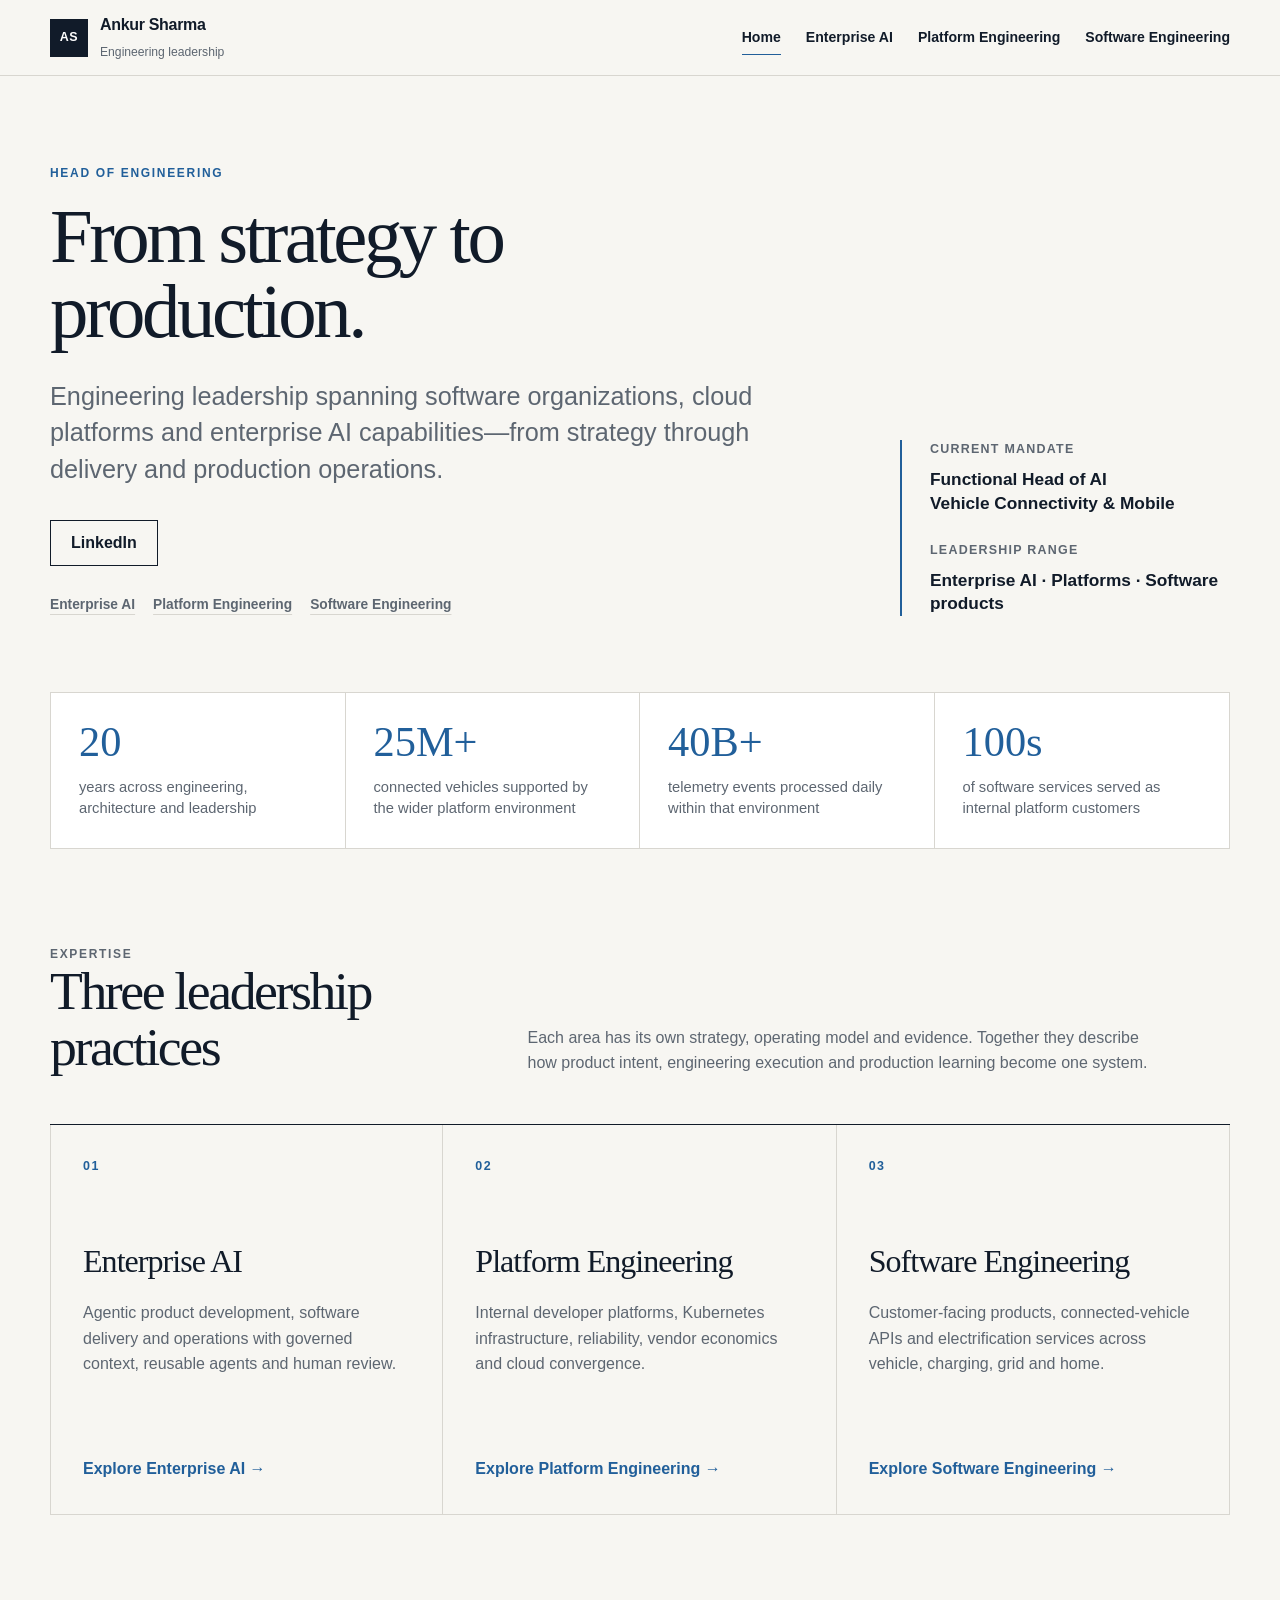
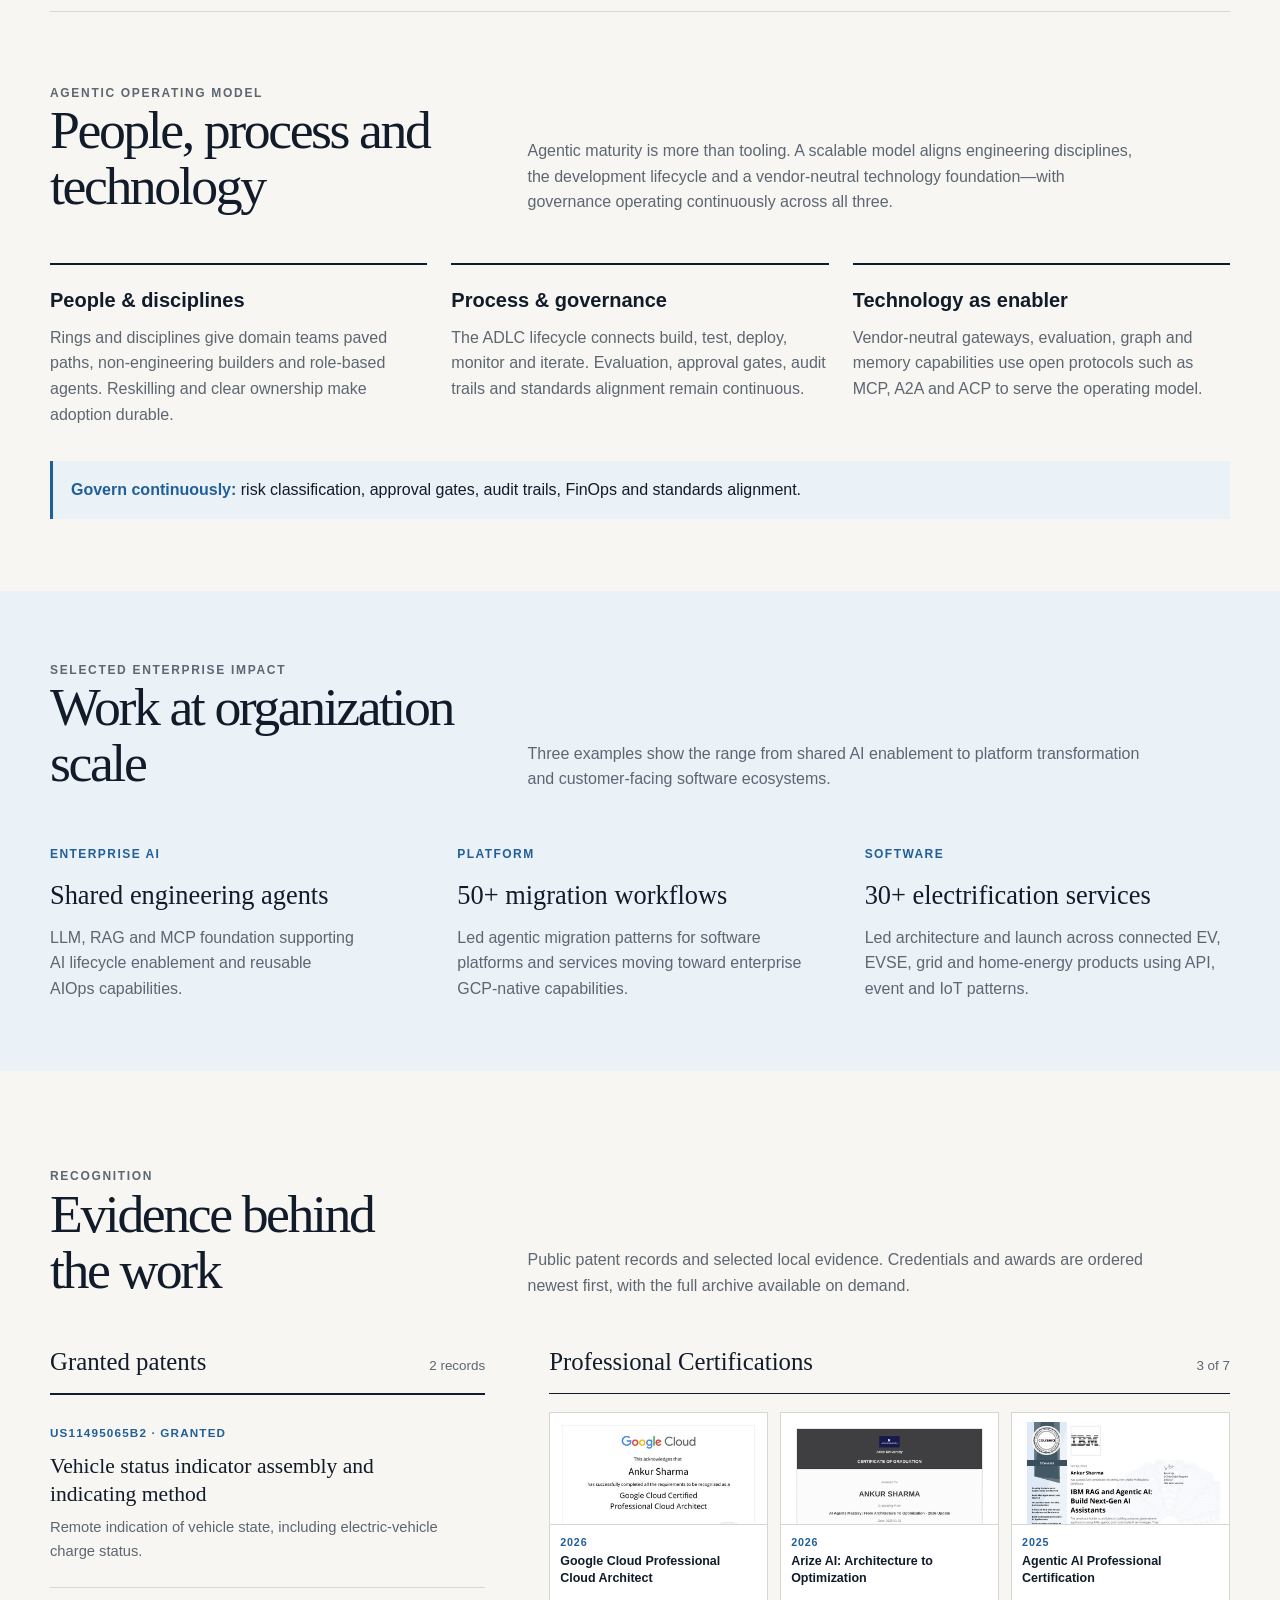
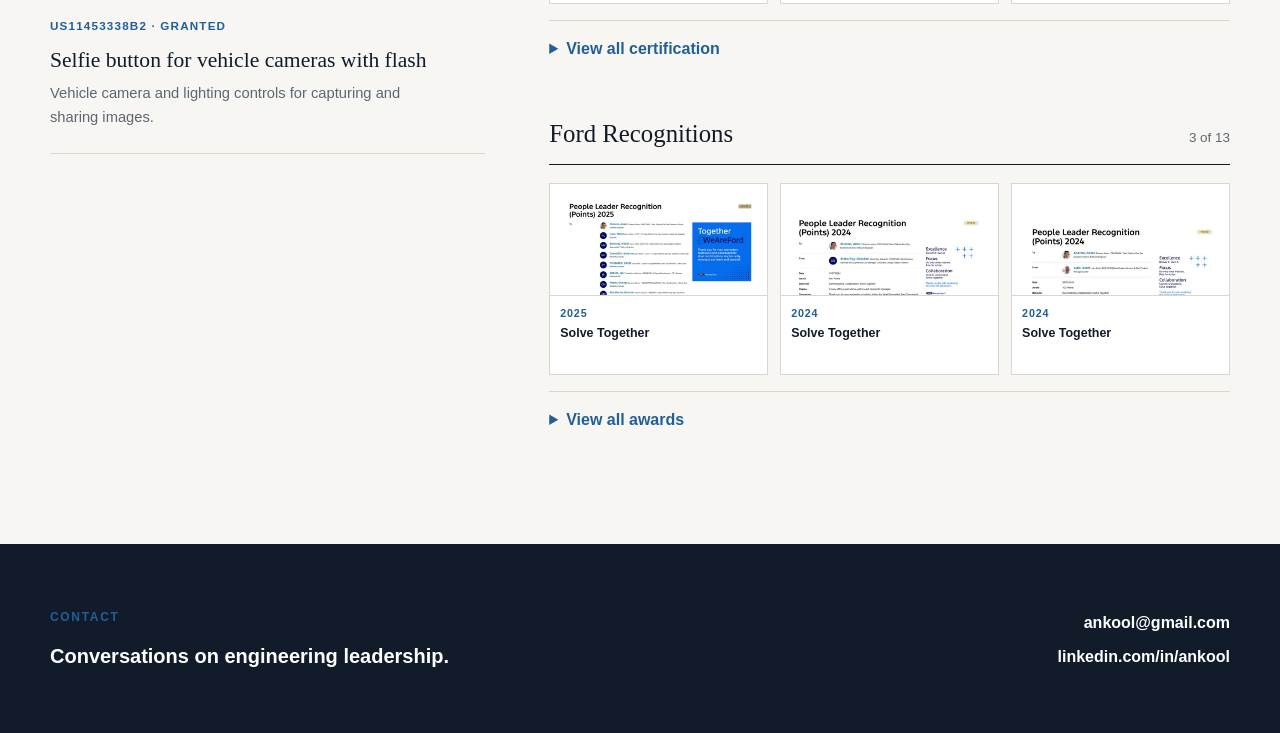
==== index.html @ b5ea5b18 "Update index.html" ====
<!doctype html>
<html lang="en">
<head>
  <meta charset="utf-8">
  <meta name="viewport" content="width=device-width, initial-scale=1">
  <title>Ankur Sharma | Head of Engineering</title>
  <meta name="description" content="Engineering leadership across enterprise AI, platform engineering and software products.">
  <link rel="canonical" href="/">
  <link rel="icon" type="image/svg+xml" href="/favicon.svg">
  <link rel="stylesheet" href="/styles.css?v=2">
</head>
<body data-page="home">
  <a class="skip-link" href="#main">Skip to content</a>
  <header class="site-header">
    <div class="header-inner shell">
      <a class="brand" href="/" aria-label="Ankur Sharma home">
        <span class="brand-mark">AS</span>
        <span><span class="brand-name">Ankur Sharma</span><br><span class="brand-context">Engineering leadership</span></span>
      </a>
      <button class="menu-button" type="button" aria-expanded="false" aria-controls="primary-navigation" aria-label="Open navigation" data-menu-button><span></span><span></span><span></span></button>
      <nav class="primary-nav" id="primary-navigation" aria-label="Primary navigation" data-primary-nav>
        <a href="/" aria-current="page">Home</a>
        <a href="/enterprise-ai/">Enterprise AI</a>
        <a href="/platform-engineering/">Platform Engineering</a>
        <a href="/software-engineering/">Software Engineering</a>
      </nav>
    </div>
  </header>

  <main id="main">
    <section class="home-hero" id="about">
      <div class="hero-grid shell">
        <div>
          <p class="eyebrow">Head of Engineering</p>
          <h1 class="hero-title">From strategy to production.</h1>
          <p class="hero-copy">Engineering leadership spanning software organizations, cloud platforms and enterprise AI capabilities—from strategy through delivery and production operations.</p>
          <div class="actions">
            <a class="button secondary" href="https://www.linkedin.com/in/ankool/">LinkedIn</a>
          </div>
          <nav class="hero-paths" aria-label="Explore expertise"><a href="/enterprise-ai/">Enterprise AI</a><a href="/platform-engineering/">Platform Engineering</a><a href="/software-engineering/">Software Engineering</a></nav>
        </div>
        <aside class="hero-aside" aria-label="Executive profile">
          <div><p>Current mandate</p><strong>Functional Head of AI<br>Vehicle Connectivity &amp; Mobile</strong></div>
          <div><p>Leadership range</p><strong>Enterprise AI · Platforms · Software products</strong></div>
        </aside>
      </div>
    </section>

    <section class="shell" aria-label="Scale of work">
      <div class="metric-strip">
        <article class="metric"><strong>20</strong><span>years across engineering, architecture and leadership</span></article>
        <article class="metric"><strong>25M+</strong><span>connected vehicles supported by the wider platform environment</span></article>
        <article class="metric"><strong>40B+</strong><span>telemetry events processed daily within that environment</span></article>
        <article class="metric"><strong>100s</strong><span>of software services served as internal platform customers</span></article>
      </div>
    </section>

    <section class="section shell" id="expertise" aria-labelledby="expertise-title">
      <header class="section-heading">
        <div><p class="eyebrow">Expertise</p><h2 id="expertise-title">Three leadership practices</h2></div>
        <p>Each area has its own strategy, operating model and evidence. Together they describe how product intent, engineering execution and production learning become one system.</p>
      </header>
      <div class="expertise-grid">
        <a class="expertise-card" href="/enterprise-ai/">
          <span class="expertise-number">01</span><h3>Enterprise AI</h3>
          <p>Agentic product development, software delivery and operations with governed context, reusable agents and human review.</p><strong>Explore Enterprise AI →</strong>
        </a>
        <a class="expertise-card" href="/platform-engineering/">
          <span class="expertise-number">02</span><h3>Platform Engineering</h3>
          <p>Internal developer platforms, Kubernetes infrastructure, reliability, vendor economics and cloud convergence.</p><strong>Explore Platform Engineering →</strong>
        </a>
        <a class="expertise-card" href="/software-engineering/">
          <span class="expertise-number">03</span><h3>Software Engineering</h3>
          <p>Customer-facing products, connected-vehicle APIs and electrification services across vehicle, charging, grid and home.</p><strong>Explore Software Engineering →</strong>
        </a>
      </div>
    </section>

    <section class="section compact section-rule shell" aria-labelledby="leadership-title">
      <header class="section-heading">
        <div><p class="eyebrow">Agentic operating model</p><h2 id="leadership-title">People, process and technology</h2></div>
        <p>Agentic maturity is more than tooling. A scalable model aligns engineering disciplines, the development lifecycle and a vendor-neutral technology foundation—with governance operating continuously across all three.</p>
      </header>
      <div class="leadership-grid">
        <article class="leadership-item"><h3>People &amp; disciplines</h3><p>Rings and disciplines give domain teams paved paths, non-engineering builders and role-based agents. Reskilling and clear ownership make adoption durable.</p></article>
        <article class="leadership-item"><h3>Process &amp; governance</h3><p>The ADLC lifecycle connects build, test, deploy, monitor and iterate. Evaluation, approval gates, audit trails and standards alignment remain continuous.</p></article>
        <article class="leadership-item"><h3>Technology as enabler</h3><p>Vendor-neutral gateways, evaluation, graph and memory capabilities use open protocols such as MCP, A2A and ACP to serve the operating model.</p></article>
      </div>
      <p class="governance-note"><strong>Govern continuously:</strong> risk classification, approval gates, audit trails, FinOps and standards alignment.</p>
    </section>

    <section class="impact-panel" aria-labelledby="impact-title">
      <div class="shell">
        <header class="section-heading">
          <div><p class="eyebrow">Selected enterprise impact</p><h2 id="impact-title">Work at organization scale</h2></div>
          <p>Three examples show the range from shared AI enablement to platform transformation and customer-facing software ecosystems.</p>
        </header>
        <div class="impact-list">
          <article class="impact-item"><span>Enterprise AI</span><h3>Shared engineering agents</h3><p>LLM, RAG and MCP foundation supporting AI lifecycle enablement and reusable AIOps capabilities.</p></article>
          <article class="impact-item"><span>Platform</span><h3>50+ migration workflows</h3><p>Led agentic migration patterns for software platforms and services moving toward enterprise GCP-native capabilities.</p></article>
          <article class="impact-item"><span>Software</span><h3>30+ electrification services</h3><p>Led architecture and launch across connected EV, EVSE, grid and home-energy products using API, event and IoT patterns.</p></article>
        </div>
      </div>
    </section>

    <section class="section shell" id="recognition" aria-labelledby="recognition-title">
      <header class="section-heading">
        <div><p class="eyebrow">Recognition</p><h2 id="recognition-title">Evidence behind the work</h2></div>
        <p>Public patent records and selected local evidence. Credentials and awards are ordered newest first, with the full archive available on demand.</p>
      </header>
      <div class="recognition-columns">
        <div>
          <div class="evidence-heading"><h3>Granted patents</h3><span>2 records</span></div>
          <div class="patent-list">
            <a class="patent-record" href="https://patents.google.com/patent/US11495065B2/en" target="_blank" rel="noreferrer"><span>US11495065B2 · Granted</span><h3>Vehicle status indicator assembly and indicating method</h3><p>Remote indication of vehicle state, including electric-vehicle charge status.</p></a>
            <a class="patent-record" href="https://patents.google.com/patent/US11453338B2/en" target="_blank" rel="noreferrer"><span>US11453338B2 · Granted</span><h3>Selfie button for vehicle cameras with flash</h3><p>Vehicle camera and lighting controls for capturing and sharing images.</p></a>
          </div>
        </div>
        <div>
          <section class="evidence-block" aria-labelledby="credentials-title">
            <div class="evidence-heading"><h3 id="credentials-title">Professional Certifications</h3><span>3 of 7</span></div>
            <div class="evidence-preview" data-evidence-preview="certificate" aria-live="polite"></div>
            <details class="archive-toggle"><summary>View all certification</summary><div class="evidence-archive" data-evidence-archive="certificate"></div></details>
          </section>
          <section class="evidence-block" aria-labelledby="awards-title">
            <div class="evidence-heading"><h3 id="awards-title">Ford Recognitions</h3><span>3 of 13</span></div>
            <div class="evidence-preview" data-evidence-preview="award" aria-live="polite"></div>
            <details class="archive-toggle"><summary>View all awards</summary><div class="evidence-archive" data-evidence-archive="award"></div></details>
          </section>
        </div>
      </div>
    </section>
  </main>

  <footer class="site-footer" id="contact">
    <div class="footer-grid shell">
      <div><p class="eyebrow">Contact</p><h3>Conversations on engineering leadership.</h3></div>
      <div class="footer-links"><a href="mailto:ankool@gmail.com">ankool@gmail.com</a><a href="https://www.linkedin.com/in/ankool/">linkedin.com/in/ankool</a></div>
    </div>
  </footer>
  <script src="/app.js?v=2"></script>
</body>
</html>
---- styles.css ----
:root {
  --paper: #f7f6f2;
  --surface: #ffffff;
  --ink: #111b29;
  --muted: #5d6671;
  --blue: #215f9a;
  --blue-soft: #eaf1f7;
  --sand: #ebe7df;
  --line: #d8d6d0;
  --max: 1180px;
  --reading: 72ch;
  --header: 76px;
  --serif: Georgia, "Times New Roman", serif;
  --sans: Inter, ui-sans-serif, -apple-system, BlinkMacSystemFont, "Segoe UI", sans-serif;
}

* { box-sizing: border-box; }
html { scroll-behavior: smooth; scroll-padding-top: 142px; }
body { margin: 0; color: var(--ink); background: var(--paper); font-family: var(--sans); font-size: 16px; line-height: 1.6; }
body.menu-open { overflow: hidden; }
a { color: inherit; }
img { display: block; max-width: 100%; }
[hidden] { display: none !important; }
.skip-link { position: fixed; left: 16px; top: -100px; z-index: 100; padding: 10px 14px; color: #fff; background: var(--ink); }
.skip-link:focus { top: 12px; }
.shell { width: min(calc(100% - 48px), var(--max)); margin-inline: auto; }
.section { padding-block: 96px; }
.section.compact { padding-block: 72px; }
.section-rule { border-top: 1px solid var(--line); }
.eyebrow { margin: 0 0 16px; color: var(--blue); font-size: .75rem; font-weight: 750; letter-spacing: .14em; text-transform: uppercase; }
.lede { max-width: var(--reading); color: var(--muted); font-size: 1.17rem; }
h1, h2, h3, p { text-wrap: pretty; }
h1, h2, .display { font-family: var(--serif); font-weight: 400; letter-spacing: -.045em; }
h1 { margin: 0; font-size: clamp(3.45rem, 7.2vw, 6.9rem); line-height: .96; }
h2 { margin: 0; font-size: clamp(2.3rem, 4.2vw, 4rem); line-height: 1.04; }
h3 { margin: 0; font-size: 1.25rem; line-height: 1.3; }
.section-heading { display: grid; grid-template-columns: .75fr 1.25fr; gap: 56px; align-items: end; margin-bottom: 48px; }
.section-heading p { max-width: 620px; margin: 0; color: var(--muted); }
.text-link { color: var(--blue); font-weight: 700; text-decoration-thickness: 1px; text-underline-offset: 4px; }
.button { display: inline-flex; min-height: 46px; align-items: center; justify-content: center; padding: 0 20px; border: 1px solid var(--ink); font-weight: 700; text-decoration: none; }
.button.primary { color: #fff; background: var(--ink); }
.button.primary:hover, .button.primary:focus-visible { background: var(--blue); border-color: var(--blue); }
.button.secondary:hover, .button.secondary:focus-visible { color: var(--blue); border-color: var(--blue); }
.actions { display: flex; flex-wrap: wrap; gap: 12px; margin-top: 32px; }
.hero-paths { display: flex; flex-wrap: wrap; gap: 18px; margin-top: 28px; color: var(--muted); font-size: .86rem; font-weight: 700; }
.hero-paths a { text-decoration-color: var(--line); text-underline-offset: 5px; }
.hero-paths a:hover, .hero-paths a:focus-visible { color: var(--blue); text-decoration-color: var(--blue); }

.site-header { position: sticky; top: 0; z-index: 50; height: var(--header); background: rgba(247,246,242,.96); border-bottom: 1px solid var(--line); backdrop-filter: blur(14px); }
.header-inner { display: flex; height: 100%; align-items: center; justify-content: space-between; gap: 30px; }
.brand { display: flex; align-items: center; gap: 12px; text-decoration: none; white-space: nowrap; }
.brand-mark { display: grid; width: 38px; height: 38px; place-items: center; color: #fff; background: var(--ink); font-size: .78rem; font-weight: 800; letter-spacing: .04em; }
.brand-name { font-weight: 750; letter-spacing: -.02em; }
.brand-context { display: inline-block; color: var(--muted); font-size: .76rem; }
.primary-nav { display: flex; align-items: center; gap: 25px; font-size: .88rem; font-weight: 650; }
.primary-nav a { position: relative; padding: 9px 0; text-decoration: none; white-space: nowrap; }
.primary-nav a::after { position: absolute; right: 0; bottom: 3px; left: 0; height: 1px; background: var(--blue); content: ""; transform: scaleX(0); transform-origin: right; transition: transform .2s ease; }
.primary-nav a:hover::after, .primary-nav a:focus-visible::after, .primary-nav a[aria-current="page"]::after { transform: scaleX(1); transform-origin: left; }
.primary-nav .resume-link { padding: 9px 13px; border: 1px solid var(--ink); }
.primary-nav .resume-link::after { display: none; }
.menu-button { display: none; width: 42px; height: 42px; padding: 0; border: 1px solid var(--line); background: transparent; cursor: pointer; }
.menu-button span { display: block; width: 19px; height: 1.5px; margin: 5px auto; background: var(--ink); }

.home-hero { padding-block: 88px 76px; }
.hero-grid { display: grid; grid-template-columns: 1.4fr .6fr; gap: 80px; align-items: end; }
.hero-title { max-width: 820px; font-size: clamp(3.3rem, 6vw, 5.9rem); line-height: .98; }
.hero-copy { max-width: 710px; margin: 28px 0 0; color: var(--muted); font-size: clamp(1.2rem, 2vw, 1.58rem); line-height: 1.45; }
.hero-aside { padding-left: 28px; border-left: 2px solid var(--blue); }
.hero-aside p { margin: 0 0 8px; color: var(--muted); font-size: .78rem; font-weight: 700; letter-spacing: .1em; text-transform: uppercase; }
.hero-aside strong { display: block; font-size: 1.08rem; line-height: 1.35; }
.hero-aside div + div { margin-top: 26px; }

.metric-strip { display: grid; grid-template-columns: repeat(4, 1fr); background: var(--surface); border: 1px solid var(--line); }
.metric { min-height: 154px; padding: 28px; border-right: 1px solid var(--line); }
.metric:last-child { border-right: 0; }
.metric strong { display: block; margin-bottom: 14px; color: var(--blue); font-family: var(--serif); font-size: 2.65rem; font-weight: 400; line-height: 1; }
.metric span { display: block; color: var(--muted); font-size: .92rem; line-height: 1.45; }

.expertise-grid { display: grid; grid-template-columns: repeat(3, 1fr); border-top: 1px solid var(--ink); }
.expertise-card { display: flex; min-height: 390px; flex-direction: column; padding: 32px; border-right: 1px solid var(--line); border-bottom: 1px solid var(--line); text-decoration: none; }
.expertise-card:first-child { border-left: 1px solid var(--line); }
.expertise-card:hover, .expertise-card:focus-visible { background: var(--surface); outline: 0; }
.expertise-number { color: var(--blue); font-size: .78rem; font-weight: 750; letter-spacing: .12em; }
.expertise-card h3 { margin-top: 64px; font-family: var(--serif); font-size: 2rem; font-weight: 400; letter-spacing: -.03em; }
.expertise-card p { margin: 18px 0 28px; color: var(--muted); }
.expertise-card strong { margin-top: auto; color: var(--blue); }

.leadership-grid { display: grid; grid-template-columns: repeat(3, 1fr); gap: 24px; }
.leadership-item { padding-top: 22px; border-top: 2px solid var(--ink); }
.leadership-item h3 { margin-bottom: 12px; }
.leadership-item p { margin: 0; color: var(--muted); }
.governance-note { margin: 34px 0 0; padding: 16px 18px; color: var(--ink); background: var(--blue-soft); border-left: 3px solid var(--blue); }
.governance-note strong { color: var(--blue); }

.impact-panel { padding: 70px 0; background: var(--blue-soft); }
.impact-list { display: grid; grid-template-columns: repeat(3, 1fr); gap: 42px; }
.impact-item span { color: var(--blue); font-size: .75rem; font-weight: 750; letter-spacing: .12em; text-transform: uppercase; }
.impact-item h3 { margin: 13px 0 12px; font-family: var(--serif); font-size: 1.65rem; font-weight: 400; }
.impact-item p { margin: 0; color: var(--muted); }

.recognition-columns { display: grid; grid-template-columns: .78fr 1.22fr; gap: 64px; }
.recognition-note { align-self: start; border-left: 2px solid var(--accent); padding: 8px 0 8px 24px; }
.recognition-note h3 { margin: 0 0 10px; }
.recognition-note p:last-child { margin-bottom: 0; }
.patent-list { border-top: 1px solid var(--ink); }
.patent-record { display: block; padding: 24px 0; border-bottom: 1px solid var(--line); text-decoration: none; }
.patent-record span { color: var(--blue); font-size: .73rem; font-weight: 750; letter-spacing: .1em; text-transform: uppercase; }
.patent-record h3 { margin: 8px 0; font-family: var(--serif); font-size: 1.35rem; font-weight: 400; }
.patent-record p { margin: 0; color: var(--muted); font-size: .92rem; }
.evidence-block + .evidence-block { margin-top: 42px; }
.evidence-heading { display: flex; align-items: baseline; justify-content: space-between; gap: 20px; padding-bottom: 14px; border-bottom: 1px solid var(--ink); }
.evidence-heading h3 { font-family: var(--serif); font-size: 1.55rem; font-weight: 400; }
.evidence-heading span { color: var(--muted); font-size: .84rem; }
.evidence-preview { display: grid; grid-template-columns: repeat(3, 1fr); gap: 12px; padding-top: 18px; }
.evidence-card { display: block; color: var(--ink); background: var(--surface); border: 1px solid var(--line); text-decoration: none; }
.evidence-card:hover, .evidence-card:focus-visible { border-color: var(--blue); outline: 0; }
.evidence-card .image-frame { display: grid; height: 112px; place-items: center; padding: 9px; overflow: hidden; background: #fff; border-bottom: 1px solid var(--line); }
.evidence-card .external-evidence { color: var(--accent); font-family: var(--sans); font-size: .72rem; font-weight: 700; letter-spacing: .08em; text-transform: uppercase; }
.evidence-card img { width: 100%; height: 100%; object-fit: contain; }
.evidence-card figcaption { min-height: 78px; padding: 10px; font-size: .78rem; font-weight: 700; line-height: 1.35; }
.evidence-card figcaption span { display: block; margin-bottom: 4px; color: var(--blue); font-size: .67rem; letter-spacing: .08em; }
.evidence-card figure { margin: 0; }
.archive-toggle { margin-top: 16px; border-top: 1px solid var(--line); }
.archive-toggle summary { padding: 15px 0; color: var(--blue); font-weight: 700; cursor: pointer; }
.evidence-archive { padding: 4px 0 24px; }
.archive-year { display: grid; grid-template-columns: 70px 1fr; gap: 20px; padding: 16px 0; border-top: 1px solid var(--line); }
.archive-year > strong { color: var(--blue); }
.archive-year ul { margin: 0; padding: 0; list-style: none; }
.archive-year li + li { margin-top: 10px; }
.archive-year a { color: var(--ink); text-decoration-color: var(--line); text-underline-offset: 4px; }

.page-hero { padding-block: 80px 62px; }
.page-hero-grid { display: grid; grid-template-columns: 1.28fr .72fr; gap: 72px; align-items: end; }
.page-hero h1 { max-width: 850px; font-size: clamp(3.4rem, 6.5vw, 6.3rem); }
.page-hero .lede { margin: 28px 0 0; font-size: 1.24rem; }
.page-kicker { color: var(--muted); }
.page-kicker strong { display: block; margin-top: 8px; color: var(--ink); font-size: 1.15rem; }
.subnav { position: sticky; top: var(--header); z-index: 30; background: rgba(247,246,242,.97); border-block: 1px solid var(--line); backdrop-filter: blur(14px); }
.subnav .shell { display: flex; gap: 28px; overflow-x: auto; scrollbar-width: none; }
.subnav a { flex: 0 0 auto; padding: 14px 0; color: var(--muted); font-size: .84rem; font-weight: 700; text-decoration: none; }
.subnav a:hover, .subnav a:focus-visible { color: var(--blue); }

.outcome-grid { display: grid; grid-template-columns: repeat(3, 1fr); gap: 1px; background: var(--line); border: 1px solid var(--line); }
.outcome { min-height: 190px; padding: 28px; background: var(--surface); }
.outcome strong { display: block; margin-bottom: 28px; color: var(--blue); font-family: var(--serif); font-size: 2.35rem; font-weight: 400; line-height: 1; }
.outcome h3 { margin-bottom: 8px; }
.outcome p { margin: 0; color: var(--muted); font-size: .92rem; }

.case-stack { border-top: 1px solid var(--ink); }
.case-study { display: grid; grid-template-columns: 120px 1fr; gap: 44px; padding: 42px 0; border-bottom: 1px solid var(--line); }
.case-index { color: var(--blue); font-family: var(--serif); font-size: 2.5rem; line-height: 1; }
.case-study h3 { margin-bottom: 22px; font-family: var(--serif); font-size: clamp(1.75rem, 3vw, 2.55rem); font-weight: 400; letter-spacing: -.025em; }
.case-facts { display: grid; grid-template-columns: repeat(2, 1fr); gap: 18px 36px; }
.case-facts div { padding-top: 12px; border-top: 1px solid var(--line); }
.case-facts dt { margin-bottom: 4px; color: var(--blue); font-size: .72rem; font-weight: 750; letter-spacing: .1em; text-transform: uppercase; }
.case-facts dd { margin: 0; color: var(--muted); }

.timeline { margin: 0; padding: 0; list-style: none; border-top: 1px solid var(--ink); }
.timeline li { display: grid; grid-template-columns: 180px 1fr; gap: 42px; padding: 28px 0; border-bottom: 1px solid var(--line); }
.timeline time { color: var(--blue); font-weight: 750; }
.timeline h3 { margin-bottom: 7px; }
.timeline p { max-width: 780px; margin: 0; color: var(--muted); }

.operating-grid { display: grid; grid-template-columns: repeat(3, 1fr); gap: 26px; }
.operating-card { padding: 26px 0 0; border-top: 2px solid var(--blue); }
.operating-card span { display: block; margin-bottom: 24px; color: var(--muted); font-size: .76rem; font-weight: 750; letter-spacing: .1em; }
.operating-card h3 { margin-bottom: 12px; font-family: var(--serif); font-size: 1.6rem; font-weight: 400; }
.operating-card p { margin: 0; color: var(--muted); }
.operating-card .control { margin-top: 16px; padding-left: 14px; border-left: 2px solid var(--line); font-size: .9rem; }
.maturity-grid { display: grid; grid-template-columns: repeat(2, 1fr); gap: 1px; background: var(--line); border: 1px solid var(--line); }
.maturity-card { display: grid; grid-template-columns: 64px 1fr; gap: 22px; min-height: 142px; padding: 24px; background: var(--surface); }
.maturity-card > span { display: grid; width: 52px; height: 52px; place-items: center; color: #fff; background: var(--blue); font-family: var(--serif); font-size: 1.8rem; }
.maturity-card h3 { margin-bottom: 8px; font-family: var(--serif); font-size: 1.42rem; font-weight: 400; }
.maturity-card p { margin: 0; color: var(--muted); font-size: .92rem; }

.related { padding: 62px 0; background: var(--surface); border-block: 1px solid var(--line); }
.related-grid { display: grid; grid-template-columns: 1fr 1fr; gap: 48px; align-items: center; }
.related-links { display: grid; grid-template-columns: 1fr 1fr; gap: 12px; }
.related-links a { padding: 18px; background: var(--paper); border: 1px solid var(--line); font-weight: 700; text-decoration: none; }
.related-links a:hover { border-color: var(--blue); color: var(--blue); }

.site-footer { padding: 64px 0; color: #fff; background: var(--ink); }
.footer-grid { display: grid; grid-template-columns: 1.4fr .6fr; gap: 50px; align-items: end; }
.site-footer h2 { max-width: 760px; font-size: clamp(2.25rem, 4.2vw, 3.8rem); }
.footer-links { display: flex; flex-direction: column; align-items: flex-end; gap: 8px; }
.footer-links a { color: #fff; font-weight: 700; text-decoration: none; }
.footer-links a:hover { text-decoration: underline; text-underline-offset: 4px; }

@media (max-width: 1080px) {
  .primary-nav { gap: 17px; font-size: .82rem; }
  .hero-grid, .page-hero-grid { grid-template-columns: 1fr; gap: 44px; }
  .hero-aside { display: grid; grid-template-columns: 1fr 1fr; gap: 24px; }
  .hero-aside div + div { margin-top: 0; }
  .expertise-card { padding: 26px; }
  .recognition-columns { grid-template-columns: 1fr; }
}

@media (max-width: 820px) {
  :root { --header: 66px; }
  .shell { width: min(calc(100% - 36px), var(--max)); }
  .menu-button { display: block; }
  .primary-nav { position: fixed; top: var(--header); right: 0; left: 0; display: none; height: calc(100dvh - var(--header)); align-items: stretch; flex-direction: column; gap: 0; padding: 26px 18px; background: var(--paper); border-top: 1px solid var(--line); }
  .primary-nav[data-open="true"] { display: flex; }
  .primary-nav a { padding: 16px 4px; border-bottom: 1px solid var(--line); font-family: var(--serif); font-size: 1.45rem; font-weight: 400; }
  .primary-nav a::after { display: none; }
  .primary-nav a[aria-current="page"] { color: var(--blue); }
  .primary-nav .resume-link { margin-top: 16px; padding: 13px; font-family: var(--sans); font-size: .95rem; text-align: center; }
  .home-hero, .page-hero { padding-block: 60px 52px; }
  .metric-strip { grid-template-columns: repeat(2, 1fr); }
  .metric:nth-child(2) { border-right: 0; }
  .metric:nth-child(-n+2) { border-bottom: 1px solid var(--line); }
  .expertise-grid { grid-template-columns: 1fr; }
  .expertise-card { min-height: auto; border-left: 1px solid var(--line); }
  .expertise-card h3 { margin-top: 35px; }
  .leadership-grid, .impact-list, .outcome-grid, .operating-grid { grid-template-columns: 1fr; }
  .impact-list { gap: 32px; }
  .section-heading { grid-template-columns: 1fr; gap: 18px; }
  .outcome { min-height: 0; }
  .case-study { grid-template-columns: 70px 1fr; gap: 22px; }
  .maturity-grid { grid-template-columns: 1fr; }
  .timeline li { grid-template-columns: 145px 1fr; gap: 24px; }
  .related-grid, .footer-grid { grid-template-columns: 1fr; }
  .footer-links { align-items: flex-start; }
}

@media (max-width: 560px) {
  html { scroll-padding-top: 124px; }
  .shell { width: min(calc(100% - 32px), var(--max)); }
  .brand-name { font-size: .9rem; }
  .brand-context { font-size: .66rem; }
  h1 { font-size: clamp(3rem, 15vw, 4.35rem); }
  h2 { font-size: clamp(2.1rem, 10vw, 3rem); }
  .home-hero { padding-top: 46px; }
  .hero-copy { font-size: 1.15rem; }
  .hero-aside { grid-template-columns: 1fr; }
  .actions { flex-direction: column; }
  .hero-paths { gap: 10px 16px; }
  .button { width: 100%; }
  .section { padding-block: 70px; }
  .section.compact { padding-block: 56px; }
  .metric-strip { grid-template-columns: 1fr; }
  .metric { min-height: auto; border-right: 0; border-bottom: 1px solid var(--line); }
  .metric:last-child { border-bottom: 0; }
  .evidence-preview { grid-template-columns: 1fr; }
  .evidence-card { display: grid; grid-template-columns: 105px 1fr; }
  .evidence-card figure { display: contents; }
  .evidence-card .image-frame { height: 98px; border-right: 1px solid var(--line); border-bottom: 0; }
  .evidence-card figcaption { min-height: 0; }
  .case-study { grid-template-columns: 1fr; }
  .maturity-card { grid-template-columns: 52px 1fr; gap: 16px; padding: 18px; }
  .case-facts { grid-template-columns: 1fr; }
  .timeline li { grid-template-columns: 1fr; gap: 9px; }
  .related-links { grid-template-columns: 1fr; }
  .archive-year { grid-template-columns: 52px 1fr; }
}

@media (prefers-reduced-motion: reduce) {
  html { scroll-behavior: auto; }
  *, *::before, *::after { transition-duration: .01ms !important; }
}
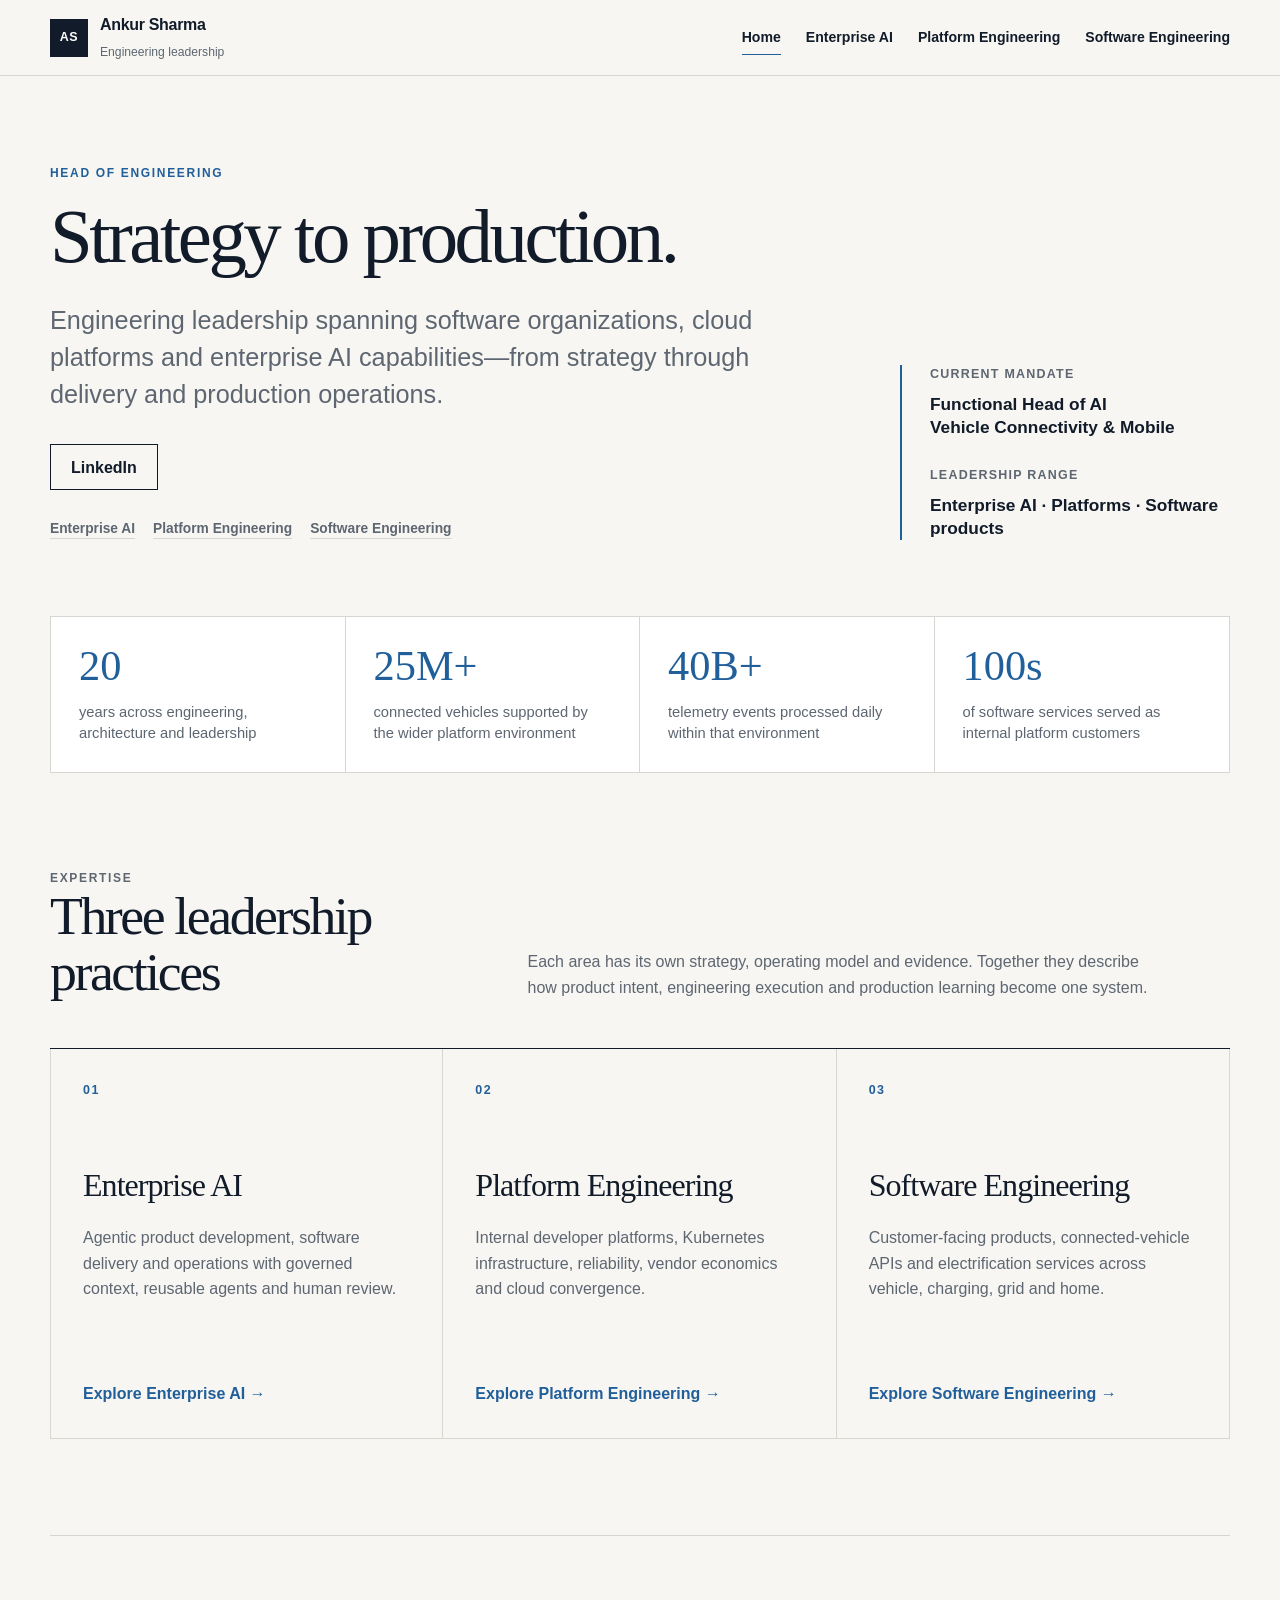
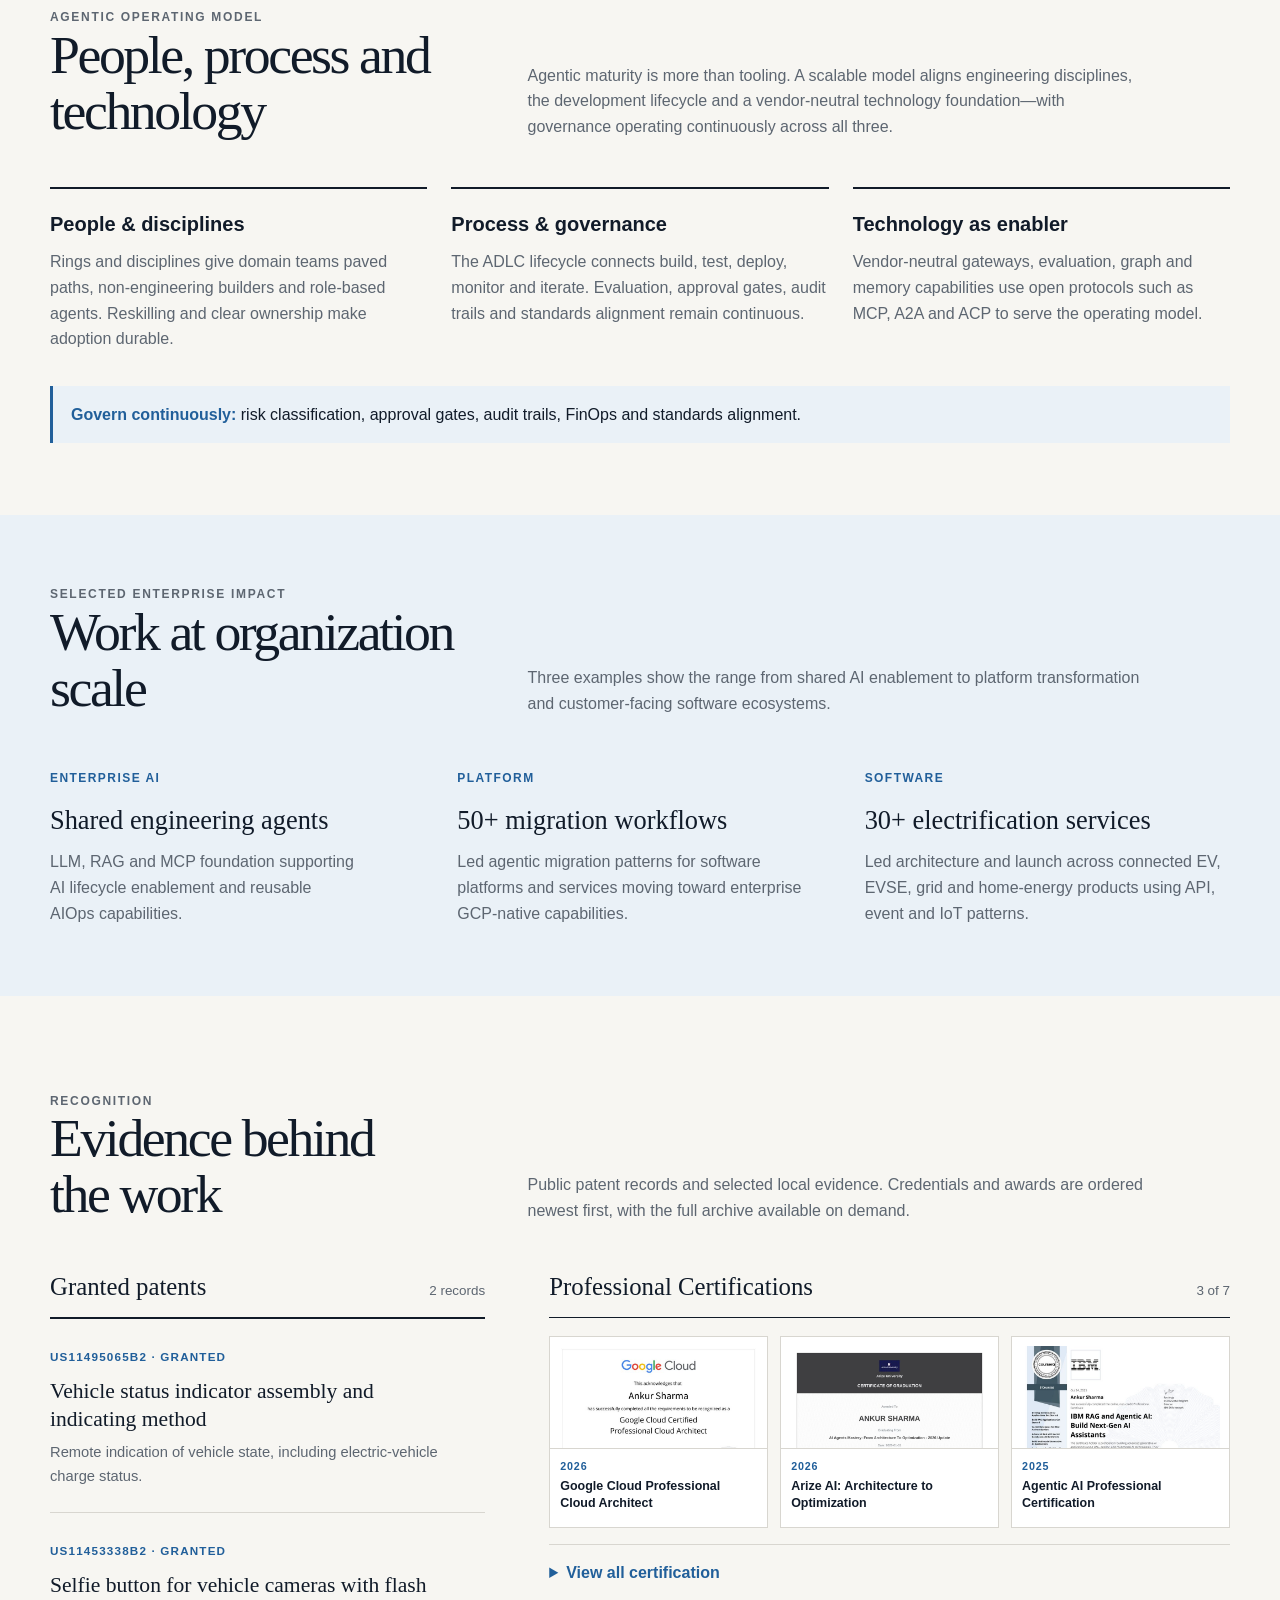
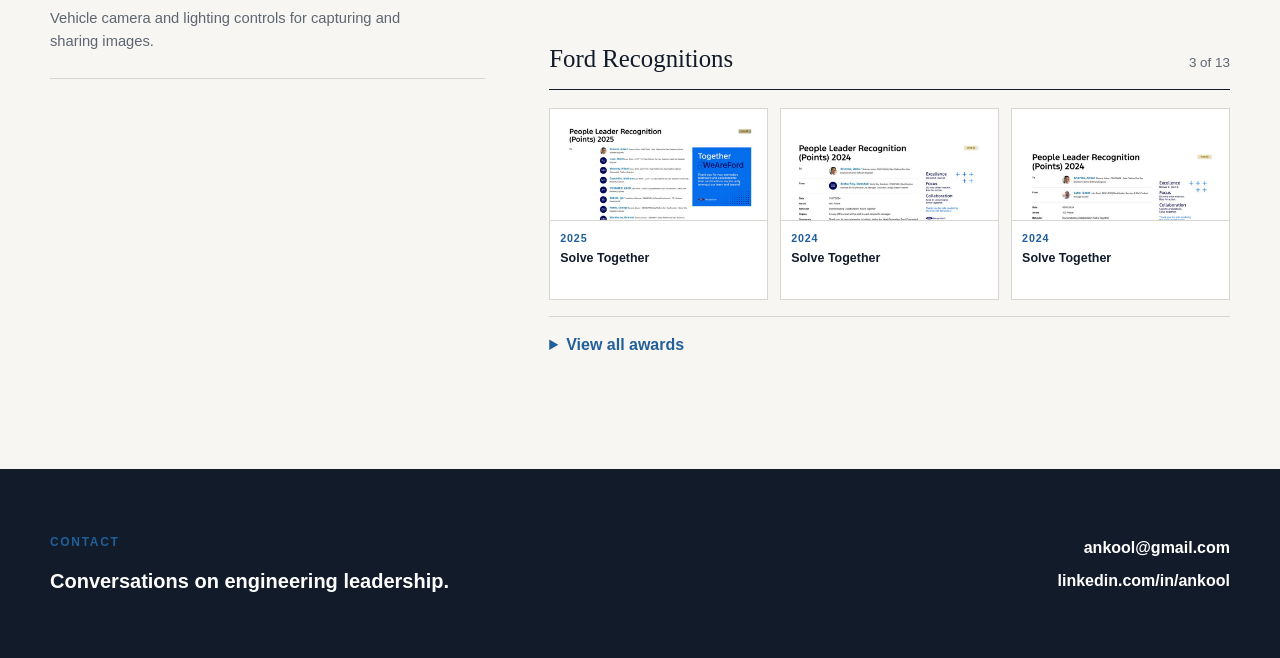
==== commit af3d7fcf: "Update index.html" ====
--- a/index.html
+++ b/index.html
@@ -32,7 +32,7 @@
       <div class="hero-grid shell">
         <div>
           <p class="eyebrow">Head of Engineering</p>
-          <h1 class="hero-title">From strategy to production.</h1>
+          <h1 class="hero-title">Strategy to production.</h1>
           <p class="hero-copy">Engineering leadership spanning software organizations, cloud platforms and enterprise AI capabilities—from strategy through delivery and production operations.</p>
           <div class="actions">
             <a class="button secondary" href="https://www.linkedin.com/in/ankool/">LinkedIn</a>
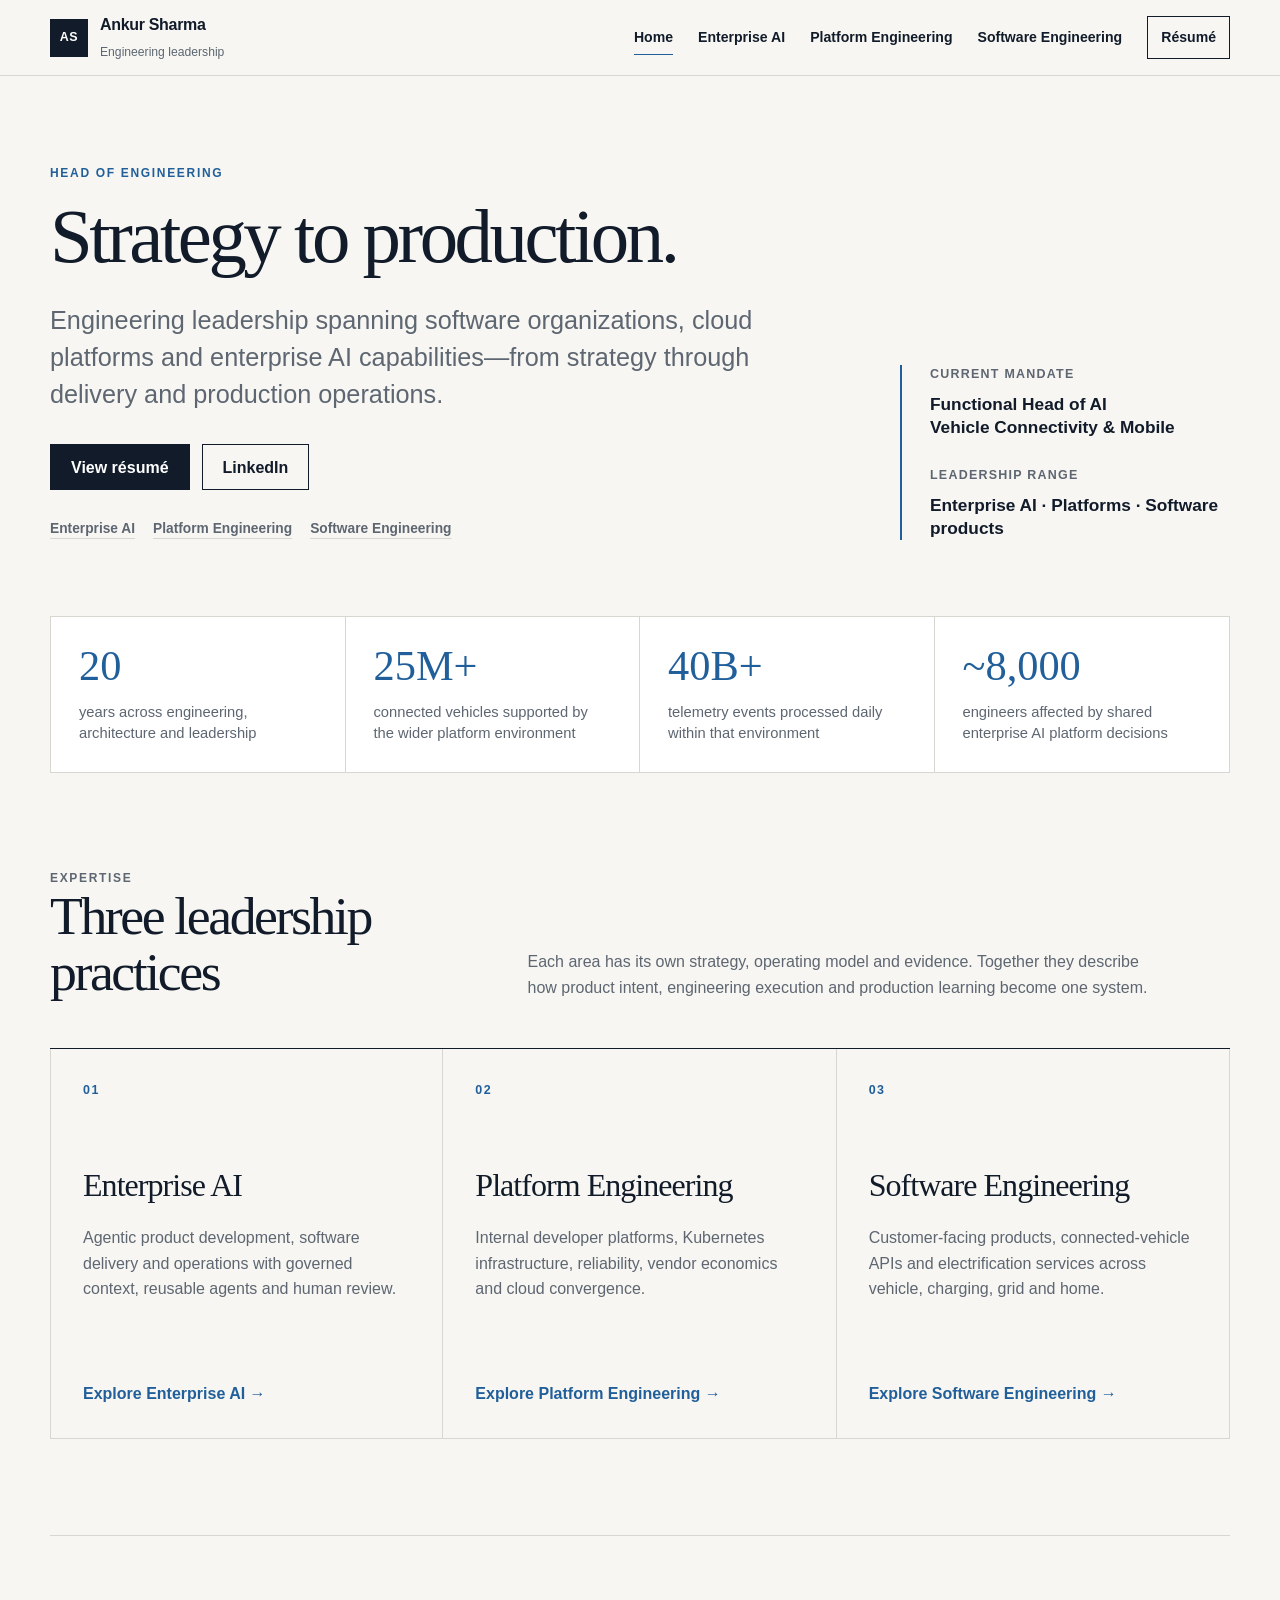
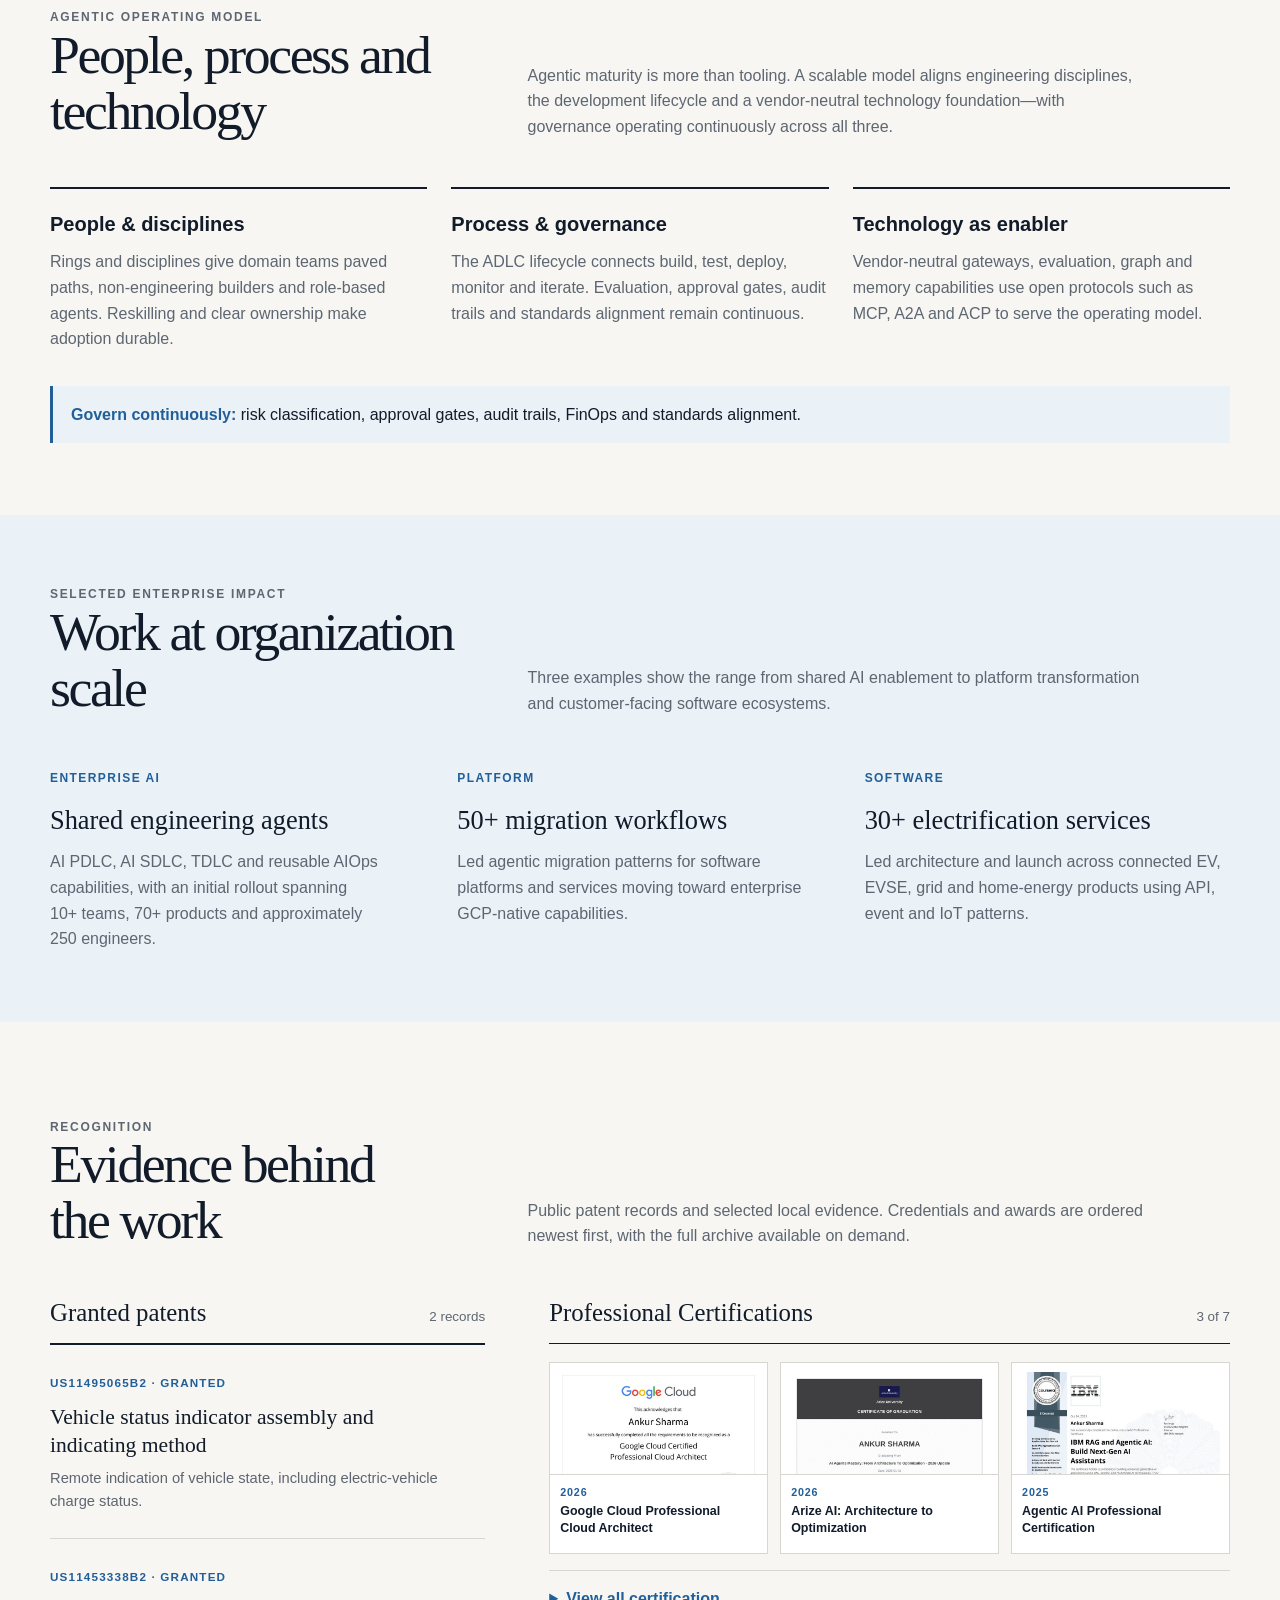
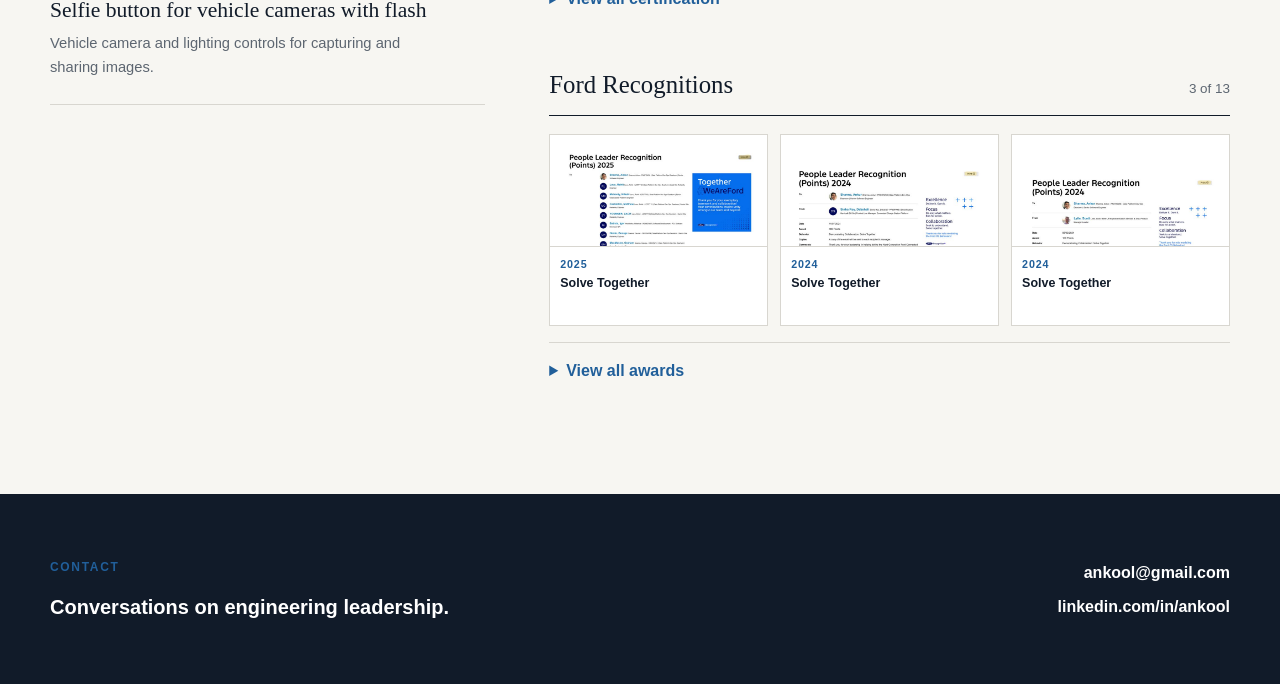
==== commit f265da27: "Update AI leadership scale and resume" ====
--- a/index.html
+++ b/index.html
@@ -7,7 +7,7 @@
   <meta name="description" content="Engineering leadership across enterprise AI, platform engineering and software products.">
   <link rel="canonical" href="/">
   <link rel="icon" type="image/svg+xml" href="/favicon.svg">
-  <link rel="stylesheet" href="/styles.css?v=2">
+  <link rel="stylesheet" href="/styles.css?v=3">
 </head>
 <body data-page="home">
   <a class="skip-link" href="#main">Skip to content</a>
@@ -23,6 +23,7 @@
         <a href="/enterprise-ai/">Enterprise AI</a>
         <a href="/platform-engineering/">Platform Engineering</a>
         <a href="/software-engineering/">Software Engineering</a>
+        <a class="resume-link" href="/assets/Ankur_Sharma_Resume.pdf" target="_blank" rel="noreferrer">Résumé</a>
       </nav>
     </div>
   </header>
@@ -35,6 +36,7 @@
           <h1 class="hero-title">Strategy to production.</h1>
           <p class="hero-copy">Engineering leadership spanning software organizations, cloud platforms and enterprise AI capabilities—from strategy through delivery and production operations.</p>
           <div class="actions">
+            <a class="button primary" href="/assets/Ankur_Sharma_Resume.pdf" target="_blank" rel="noreferrer">View résumé</a>
             <a class="button secondary" href="https://www.linkedin.com/in/ankool/">LinkedIn</a>
           </div>
           <nav class="hero-paths" aria-label="Explore expertise"><a href="/enterprise-ai/">Enterprise AI</a><a href="/platform-engineering/">Platform Engineering</a><a href="/software-engineering/">Software Engineering</a></nav>
@@ -51,7 +53,7 @@
         <article class="metric"><strong>20</strong><span>years across engineering, architecture and leadership</span></article>
         <article class="metric"><strong>25M+</strong><span>connected vehicles supported by the wider platform environment</span></article>
         <article class="metric"><strong>40B+</strong><span>telemetry events processed daily within that environment</span></article>
-        <article class="metric"><strong>100s</strong><span>of software services served as internal platform customers</span></article>
+        <article class="metric"><strong>~8,000</strong><span>engineers affected by shared enterprise AI platform decisions</span></article>
       </div>
     </section>
 
@@ -96,7 +98,7 @@
           <p>Three examples show the range from shared AI enablement to platform transformation and customer-facing software ecosystems.</p>
         </header>
         <div class="impact-list">
-          <article class="impact-item"><span>Enterprise AI</span><h3>Shared engineering agents</h3><p>LLM, RAG and MCP foundation supporting AI lifecycle enablement and reusable AIOps capabilities.</p></article>
+          <article class="impact-item"><span>Enterprise AI</span><h3>Shared engineering agents</h3><p>AI PDLC, AI SDLC, TDLC and reusable AIOps capabilities, with an initial rollout spanning 10+ teams, 70+ products and approximately 250 engineers.</p></article>
           <article class="impact-item"><span>Platform</span><h3>50+ migration workflows</h3><p>Led agentic migration patterns for software platforms and services moving toward enterprise GCP-native capabilities.</p></article>
           <article class="impact-item"><span>Software</span><h3>30+ electrification services</h3><p>Led architecture and launch across connected EV, EVSE, grid and home-energy products using API, event and IoT patterns.</p></article>
         </div>
@@ -138,6 +140,6 @@
       <div class="footer-links"><a href="mailto:ankool@gmail.com">ankool@gmail.com</a><a href="https://www.linkedin.com/in/ankool/">linkedin.com/in/ankool</a></div>
     </div>
   </footer>
-  <script src="/app.js?v=2"></script>
+  <script src="/app.js?v=3"></script>
 </body>
 </html>
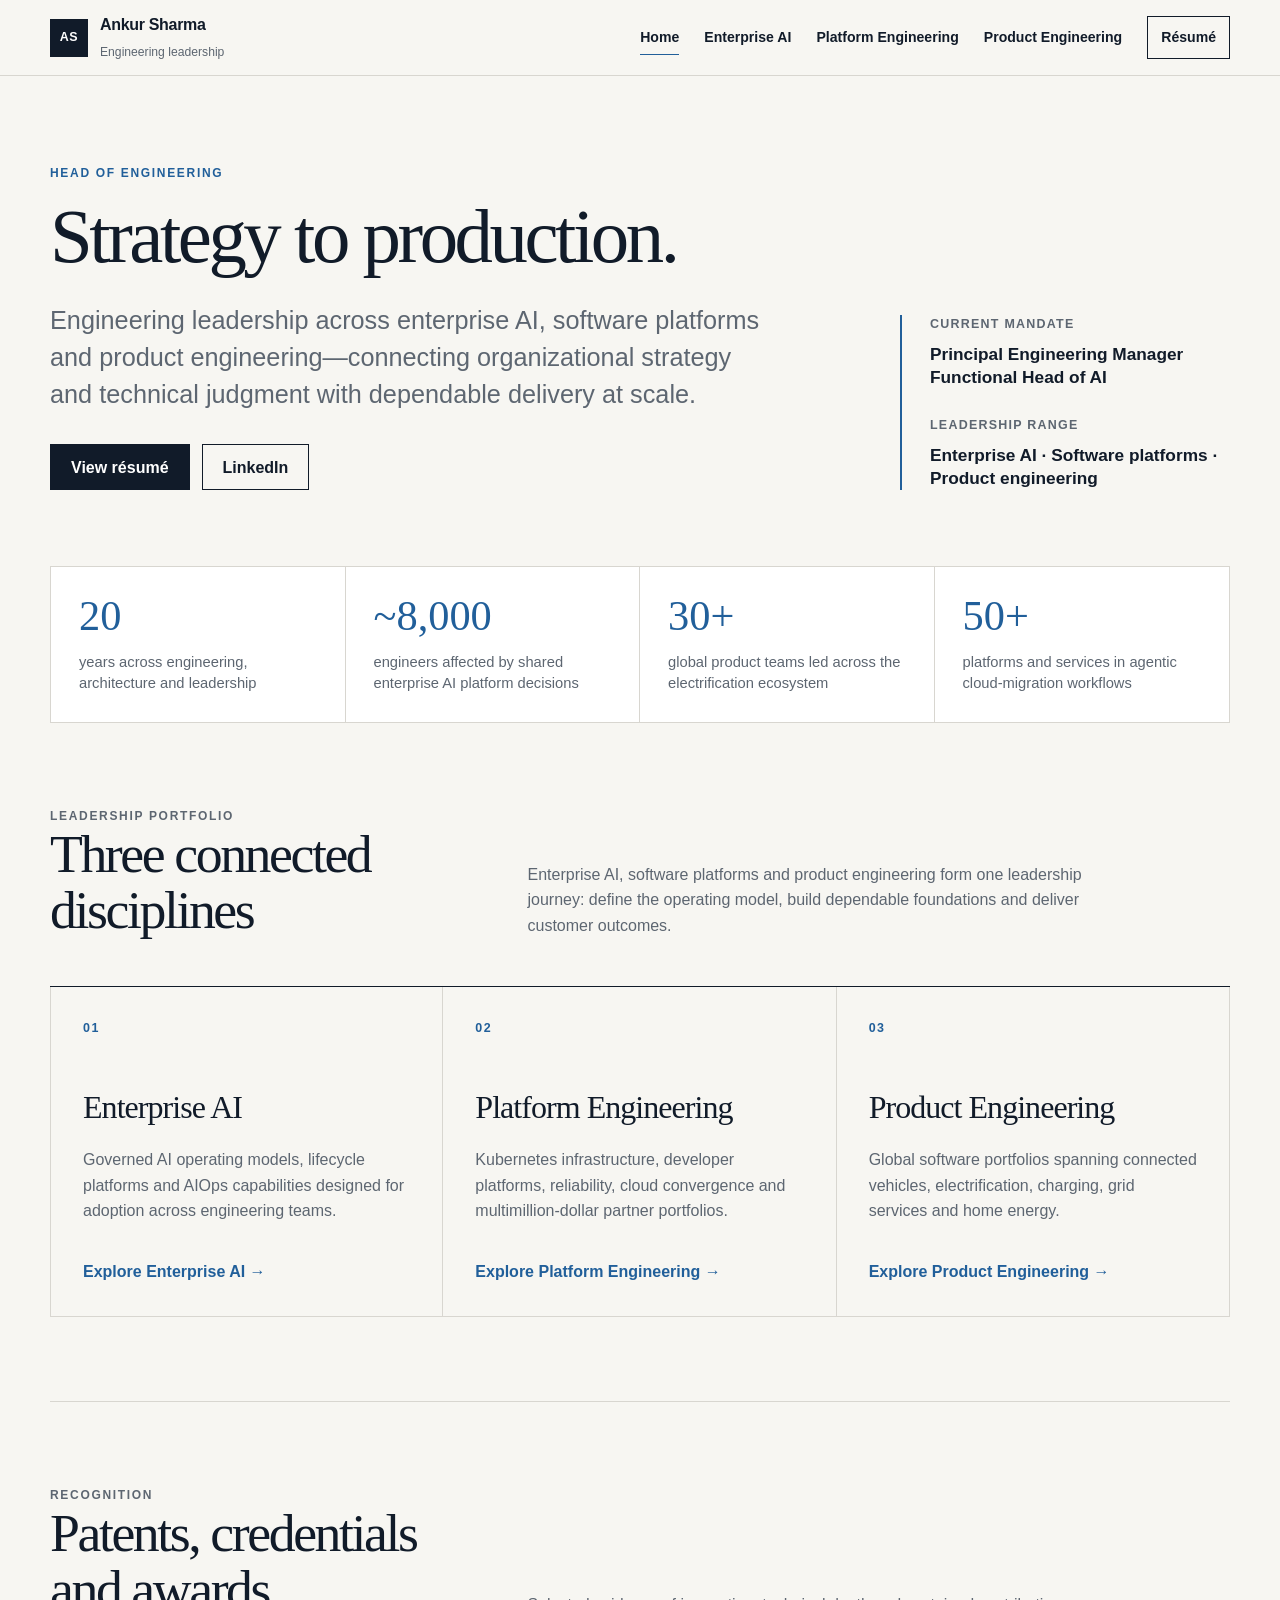
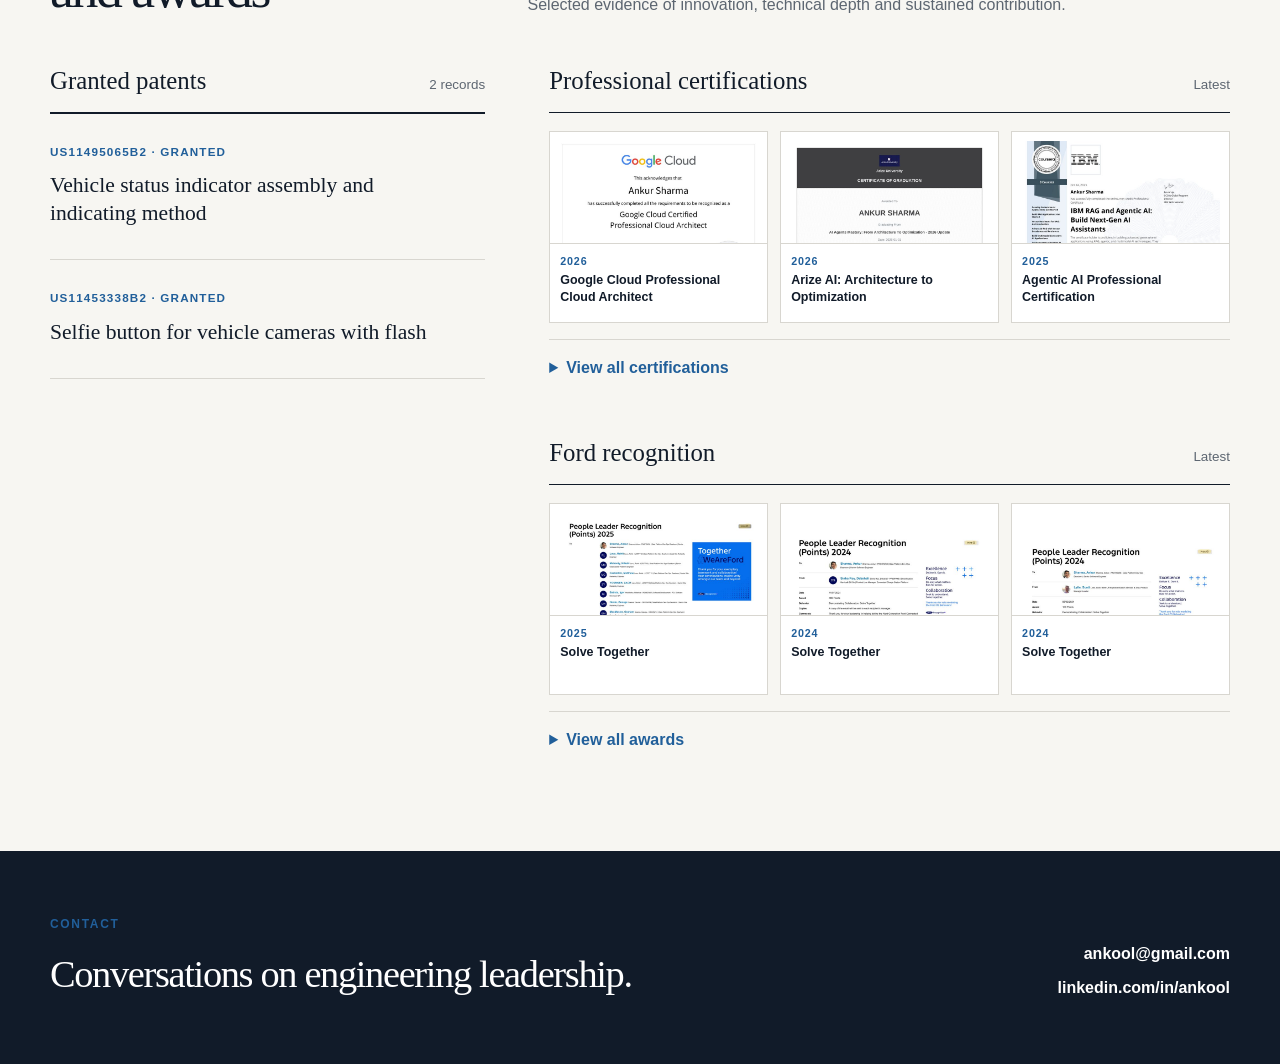
==== commit 2eab749a: "Align portfolio with Head of Engineering resume" ====
--- a/index.html
+++ b/index.html
@@ -4,10 +4,10 @@
   <meta charset="utf-8">
   <meta name="viewport" content="width=device-width, initial-scale=1">
   <title>Ankur Sharma | Head of Engineering</title>
-  <meta name="description" content="Engineering leadership across enterprise AI, platform engineering and software products.">
+  <meta name="description" content="Head of Engineering leadership across enterprise AI, software platforms and product engineering.">
   <link rel="canonical" href="/">
   <link rel="icon" type="image/svg+xml" href="/favicon.svg">
-  <link rel="stylesheet" href="/styles.css?v=3">
+  <link rel="stylesheet" href="/styles.css?v=4">
 </head>
 <body data-page="home">
   <a class="skip-link" href="#main">Skip to content</a>
@@ -22,7 +22,7 @@
         <a href="/" aria-current="page">Home</a>
         <a href="/enterprise-ai/">Enterprise AI</a>
         <a href="/platform-engineering/">Platform Engineering</a>
-        <a href="/software-engineering/">Software Engineering</a>
+        <a href="/software-engineering/">Product Engineering</a>
         <a class="resume-link" href="/assets/Ankur_Sharma_Resume.pdf" target="_blank" rel="noreferrer">Résumé</a>
       </nav>
     </div>
@@ -34,16 +34,15 @@
         <div>
           <p class="eyebrow">Head of Engineering</p>
           <h1 class="hero-title">Strategy to production.</h1>
-          <p class="hero-copy">Engineering leadership spanning software organizations, cloud platforms and enterprise AI capabilities—from strategy through delivery and production operations.</p>
+          <p class="hero-copy">Engineering leadership across enterprise AI, software platforms and product engineering—connecting organizational strategy and technical judgment with dependable delivery at scale.</p>
           <div class="actions">
             <a class="button primary" href="/assets/Ankur_Sharma_Resume.pdf" target="_blank" rel="noreferrer">View résumé</a>
             <a class="button secondary" href="https://www.linkedin.com/in/ankool/">LinkedIn</a>
           </div>
-          <nav class="hero-paths" aria-label="Explore expertise"><a href="/enterprise-ai/">Enterprise AI</a><a href="/platform-engineering/">Platform Engineering</a><a href="/software-engineering/">Software Engineering</a></nav>
         </div>
         <aside class="hero-aside" aria-label="Executive profile">
-          <div><p>Current mandate</p><strong>Functional Head of AI<br>Vehicle Connectivity &amp; Mobile</strong></div>
-          <div><p>Leadership range</p><strong>Enterprise AI · Platforms · Software products</strong></div>
+          <div><p>Current mandate</p><strong>Principal Engineering Manager<br>Functional Head of AI</strong></div>
+          <div><p>Leadership range</p><strong>Enterprise AI · Software platforms · Product engineering</strong></div>
         </aside>
       </div>
     </section>
@@ -51,81 +50,54 @@
     <section class="shell" aria-label="Scale of work">
       <div class="metric-strip">
         <article class="metric"><strong>20</strong><span>years across engineering, architecture and leadership</span></article>
-        <article class="metric"><strong>25M+</strong><span>connected vehicles supported by the wider platform environment</span></article>
-        <article class="metric"><strong>40B+</strong><span>telemetry events processed daily within that environment</span></article>
         <article class="metric"><strong>~8,000</strong><span>engineers affected by shared enterprise AI platform decisions</span></article>
+        <article class="metric"><strong>30+</strong><span>global product teams led across the electrification ecosystem</span></article>
+        <article class="metric"><strong>50+</strong><span>platforms and services in agentic cloud-migration workflows</span></article>
       </div>
     </section>
 
     <section class="section shell" id="expertise" aria-labelledby="expertise-title">
       <header class="section-heading">
-        <div><p class="eyebrow">Expertise</p><h2 id="expertise-title">Three leadership practices</h2></div>
-        <p>Each area has its own strategy, operating model and evidence. Together they describe how product intent, engineering execution and production learning become one system.</p>
+        <div><p class="eyebrow">Leadership portfolio</p><h2 id="expertise-title">Three connected disciplines</h2></div>
+        <p>Enterprise AI, software platforms and product engineering form one leadership journey: define the operating model, build dependable foundations and deliver customer outcomes.</p>
       </header>
       <div class="expertise-grid">
         <a class="expertise-card" href="/enterprise-ai/">
           <span class="expertise-number">01</span><h3>Enterprise AI</h3>
-          <p>Agentic product development, software delivery and operations with governed context, reusable agents and human review.</p><strong>Explore Enterprise AI →</strong>
+          <p>Governed AI operating models, lifecycle platforms and AIOps capabilities designed for adoption across engineering teams.</p><strong>Explore Enterprise AI →</strong>
         </a>
         <a class="expertise-card" href="/platform-engineering/">
           <span class="expertise-number">02</span><h3>Platform Engineering</h3>
-          <p>Internal developer platforms, Kubernetes infrastructure, reliability, vendor economics and cloud convergence.</p><strong>Explore Platform Engineering →</strong>
+          <p>Kubernetes infrastructure, developer platforms, reliability, cloud convergence and multimillion-dollar partner portfolios.</p><strong>Explore Platform Engineering →</strong>
         </a>
         <a class="expertise-card" href="/software-engineering/">
-          <span class="expertise-number">03</span><h3>Software Engineering</h3>
-          <p>Customer-facing products, connected-vehicle APIs and electrification services across vehicle, charging, grid and home.</p><strong>Explore Software Engineering →</strong>
+          <span class="expertise-number">03</span><h3>Product Engineering</h3>
+          <p>Global software portfolios spanning connected vehicles, electrification, charging, grid services and home energy.</p><strong>Explore Product Engineering →</strong>
         </a>
       </div>
     </section>
 
-    <section class="section compact section-rule shell" aria-labelledby="leadership-title">
+    <section class="section shell section-rule" id="recognition" aria-labelledby="recognition-title">
       <header class="section-heading">
-        <div><p class="eyebrow">Agentic operating model</p><h2 id="leadership-title">People, process and technology</h2></div>
-        <p>Agentic maturity is more than tooling. A scalable model aligns engineering disciplines, the development lifecycle and a vendor-neutral technology foundation—with governance operating continuously across all three.</p>
-      </header>
-      <div class="leadership-grid">
-        <article class="leadership-item"><h3>People &amp; disciplines</h3><p>Rings and disciplines give domain teams paved paths, non-engineering builders and role-based agents. Reskilling and clear ownership make adoption durable.</p></article>
-        <article class="leadership-item"><h3>Process &amp; governance</h3><p>The ADLC lifecycle connects build, test, deploy, monitor and iterate. Evaluation, approval gates, audit trails and standards alignment remain continuous.</p></article>
-        <article class="leadership-item"><h3>Technology as enabler</h3><p>Vendor-neutral gateways, evaluation, graph and memory capabilities use open protocols such as MCP, A2A and ACP to serve the operating model.</p></article>
-      </div>
-      <p class="governance-note"><strong>Govern continuously:</strong> risk classification, approval gates, audit trails, FinOps and standards alignment.</p>
-    </section>
-
-    <section class="impact-panel" aria-labelledby="impact-title">
-      <div class="shell">
-        <header class="section-heading">
-          <div><p class="eyebrow">Selected enterprise impact</p><h2 id="impact-title">Work at organization scale</h2></div>
-          <p>Three examples show the range from shared AI enablement to platform transformation and customer-facing software ecosystems.</p>
-        </header>
-        <div class="impact-list">
-          <article class="impact-item"><span>Enterprise AI</span><h3>Shared engineering agents</h3><p>AI PDLC, AI SDLC, TDLC and reusable AIOps capabilities, with an initial rollout spanning 10+ teams, 70+ products and approximately 250 engineers.</p></article>
-          <article class="impact-item"><span>Platform</span><h3>50+ migration workflows</h3><p>Led agentic migration patterns for software platforms and services moving toward enterprise GCP-native capabilities.</p></article>
-          <article class="impact-item"><span>Software</span><h3>30+ electrification services</h3><p>Led architecture and launch across connected EV, EVSE, grid and home-energy products using API, event and IoT patterns.</p></article>
-        </div>
-      </div>
-    </section>
-
-    <section class="section shell" id="recognition" aria-labelledby="recognition-title">
-      <header class="section-heading">
-        <div><p class="eyebrow">Recognition</p><h2 id="recognition-title">Evidence behind the work</h2></div>
-        <p>Public patent records and selected local evidence. Credentials and awards are ordered newest first, with the full archive available on demand.</p>
+        <div><p class="eyebrow">Recognition</p><h2 id="recognition-title">Patents, credentials and awards</h2></div>
+        <p>Selected evidence of innovation, technical depth and sustained contribution.</p>
       </header>
       <div class="recognition-columns">
         <div>
           <div class="evidence-heading"><h3>Granted patents</h3><span>2 records</span></div>
           <div class="patent-list">
-            <a class="patent-record" href="https://patents.google.com/patent/US11495065B2/en" target="_blank" rel="noreferrer"><span>US11495065B2 · Granted</span><h3>Vehicle status indicator assembly and indicating method</h3><p>Remote indication of vehicle state, including electric-vehicle charge status.</p></a>
-            <a class="patent-record" href="https://patents.google.com/patent/US11453338B2/en" target="_blank" rel="noreferrer"><span>US11453338B2 · Granted</span><h3>Selfie button for vehicle cameras with flash</h3><p>Vehicle camera and lighting controls for capturing and sharing images.</p></a>
+            <a class="patent-record" href="https://patents.google.com/patent/US11495065B2/en" target="_blank" rel="noreferrer"><span>US11495065B2 · Granted</span><h3>Vehicle status indicator assembly and indicating method</h3></a>
+            <a class="patent-record" href="https://patents.google.com/patent/US11453338B2/en" target="_blank" rel="noreferrer"><span>US11453338B2 · Granted</span><h3>Selfie button for vehicle cameras with flash</h3></a>
           </div>
         </div>
         <div>
           <section class="evidence-block" aria-labelledby="credentials-title">
-            <div class="evidence-heading"><h3 id="credentials-title">Professional Certifications</h3><span>3 of 7</span></div>
+            <div class="evidence-heading"><h3 id="credentials-title">Professional certifications</h3><span>Latest</span></div>
             <div class="evidence-preview" data-evidence-preview="certificate" aria-live="polite"></div>
-            <details class="archive-toggle"><summary>View all certification</summary><div class="evidence-archive" data-evidence-archive="certificate"></div></details>
+            <details class="archive-toggle"><summary>View all certifications</summary><div class="evidence-archive" data-evidence-archive="certificate"></div></details>
           </section>
           <section class="evidence-block" aria-labelledby="awards-title">
-            <div class="evidence-heading"><h3 id="awards-title">Ford Recognitions</h3><span>3 of 13</span></div>
+            <div class="evidence-heading"><h3 id="awards-title">Ford recognition</h3><span>Latest</span></div>
             <div class="evidence-preview" data-evidence-preview="award" aria-live="polite"></div>
             <details class="archive-toggle"><summary>View all awards</summary><div class="evidence-archive" data-evidence-archive="award"></div></details>
           </section>
@@ -140,6 +112,6 @@
       <div class="footer-links"><a href="mailto:ankool@gmail.com">ankool@gmail.com</a><a href="https://www.linkedin.com/in/ankool/">linkedin.com/in/ankool</a></div>
     </div>
   </footer>
-  <script src="/app.js?v=3"></script>
+  <script src="/app.js?v=4"></script>
 </body>
 </html>
--- a/styles.css
+++ b/styles.css
@@ -24,7 +24,7 @@
 .skip-link { position: fixed; left: 16px; top: -100px; z-index: 100; padding: 10px 14px; color: #fff; background: var(--ink); }
 .skip-link:focus { top: 12px; }
 .shell { width: min(calc(100% - 48px), var(--max)); margin-inline: auto; }
-.section { padding-block: 96px; }
+.section { padding-block: 84px; }
 .section.compact { padding-block: 72px; }
 .section-rule { border-top: 1px solid var(--line); }
 .eyebrow { margin: 0 0 16px; color: var(--blue); font-size: .75rem; font-weight: 750; letter-spacing: .14em; text-transform: uppercase; }
@@ -77,11 +77,11 @@
 .metric span { display: block; color: var(--muted); font-size: .92rem; line-height: 1.45; }
 
 .expertise-grid { display: grid; grid-template-columns: repeat(3, 1fr); border-top: 1px solid var(--ink); }
-.expertise-card { display: flex; min-height: 390px; flex-direction: column; padding: 32px; border-right: 1px solid var(--line); border-bottom: 1px solid var(--line); text-decoration: none; }
+.expertise-card { display: flex; min-height: 330px; flex-direction: column; padding: 32px; border-right: 1px solid var(--line); border-bottom: 1px solid var(--line); text-decoration: none; }
 .expertise-card:first-child { border-left: 1px solid var(--line); }
 .expertise-card:hover, .expertise-card:focus-visible { background: var(--surface); outline: 0; }
 .expertise-number { color: var(--blue); font-size: .78rem; font-weight: 750; letter-spacing: .12em; }
-.expertise-card h3 { margin-top: 64px; font-family: var(--serif); font-size: 2rem; font-weight: 400; letter-spacing: -.03em; }
+.expertise-card h3 { margin-top: 48px; font-family: var(--serif); font-size: 2rem; font-weight: 400; letter-spacing: -.03em; }
 .expertise-card p { margin: 18px 0 28px; color: var(--muted); }
 .expertise-card strong { margin-top: auto; color: var(--blue); }
 
@@ -167,6 +167,7 @@
 .operating-card h3 { margin-bottom: 12px; font-family: var(--serif); font-size: 1.6rem; font-weight: 400; }
 .operating-card p { margin: 0; color: var(--muted); }
 .operating-card .control { margin-top: 16px; padding-left: 14px; border-left: 2px solid var(--line); font-size: .9rem; }
+.section-inset { margin-top: 56px; }
 .maturity-grid { display: grid; grid-template-columns: repeat(2, 1fr); gap: 1px; background: var(--line); border: 1px solid var(--line); }
 .maturity-card { display: grid; grid-template-columns: 64px 1fr; gap: 22px; min-height: 142px; padding: 24px; background: var(--surface); }
 .maturity-card > span { display: grid; width: 52px; height: 52px; place-items: center; color: #fff; background: var(--blue); font-family: var(--serif); font-size: 1.8rem; }
@@ -181,7 +182,7 @@
 
 .site-footer { padding: 64px 0; color: #fff; background: var(--ink); }
 .footer-grid { display: grid; grid-template-columns: 1.4fr .6fr; gap: 50px; align-items: end; }
-.site-footer h2 { max-width: 760px; font-size: clamp(2.25rem, 4.2vw, 3.8rem); }
+.site-footer h3 { max-width: 760px; font-family: var(--serif); font-size: clamp(1.8rem, 3vw, 2.7rem); font-weight: 400; letter-spacing: -.035em; }
 .footer-links { display: flex; flex-direction: column; align-items: flex-end; gap: 8px; }
 .footer-links a { color: #fff; font-weight: 700; text-decoration: none; }
 .footer-links a:hover { text-decoration: underline; text-underline-offset: 4px; }
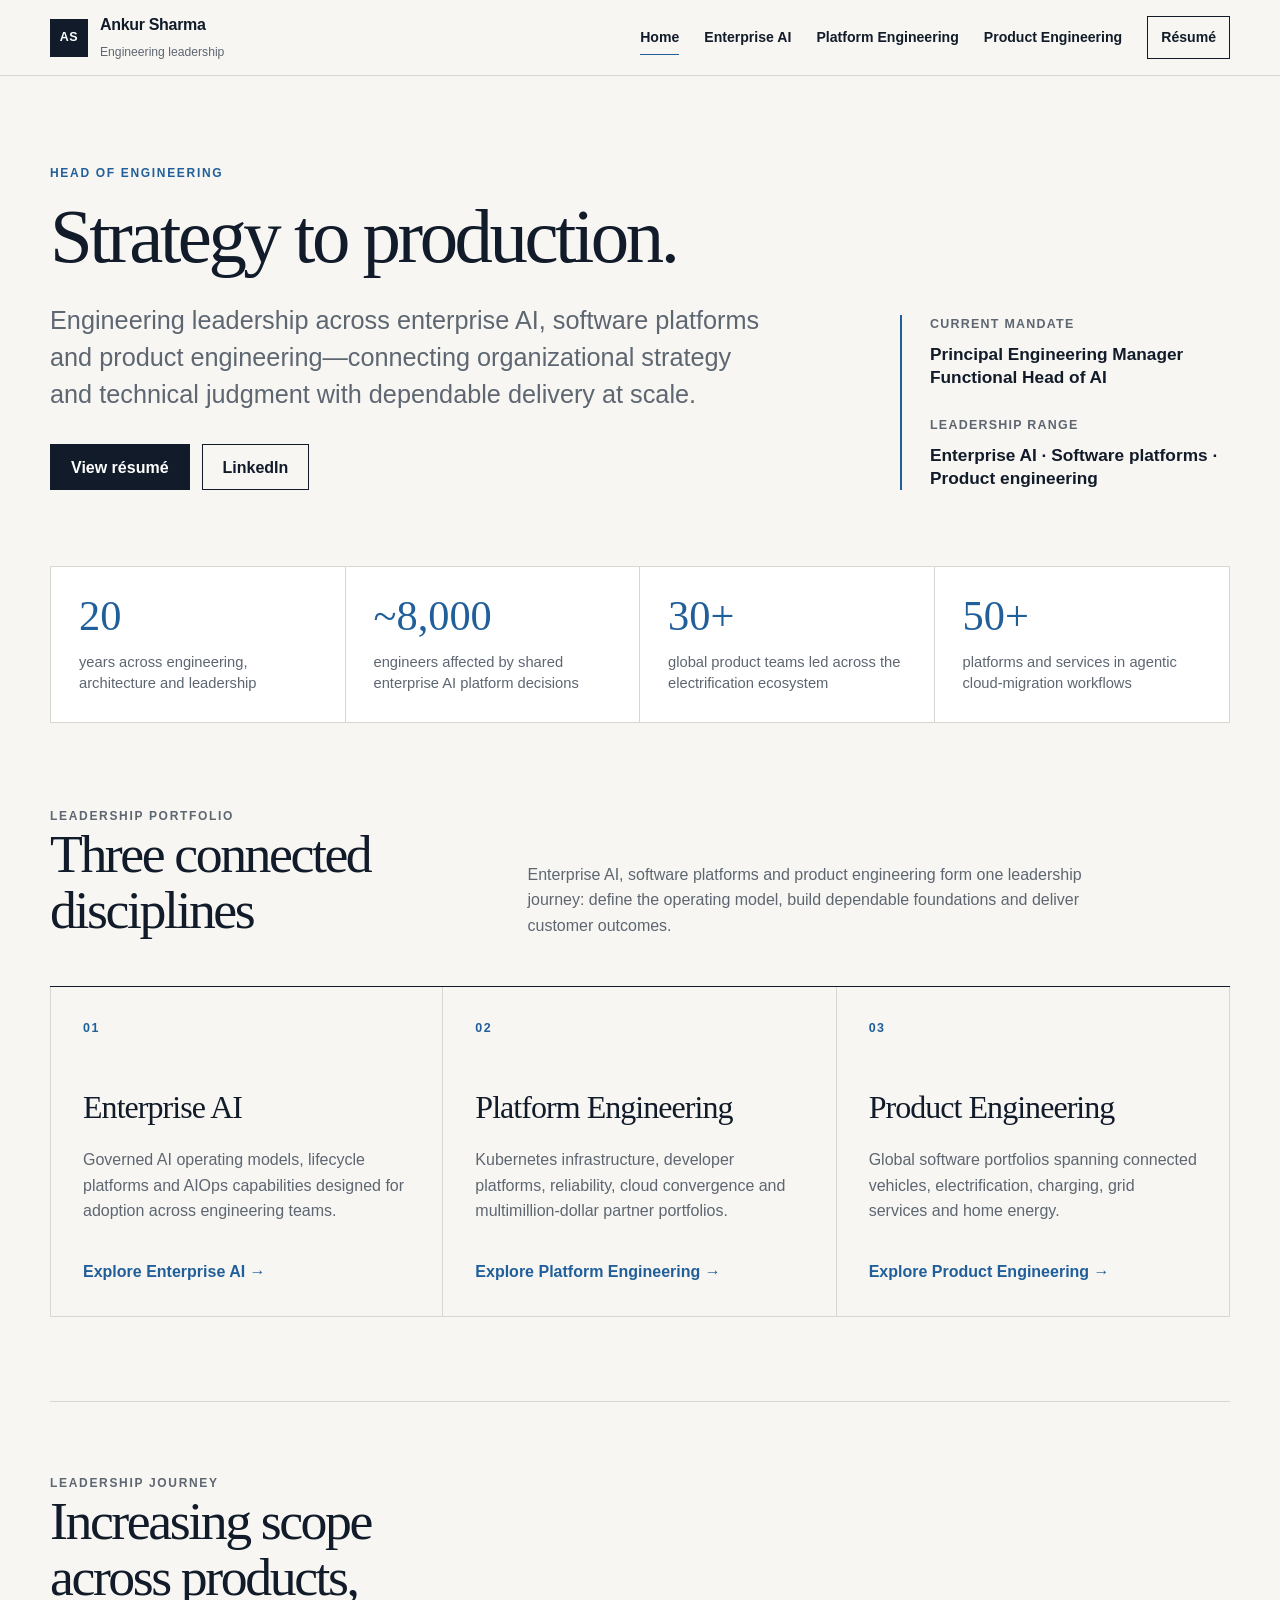
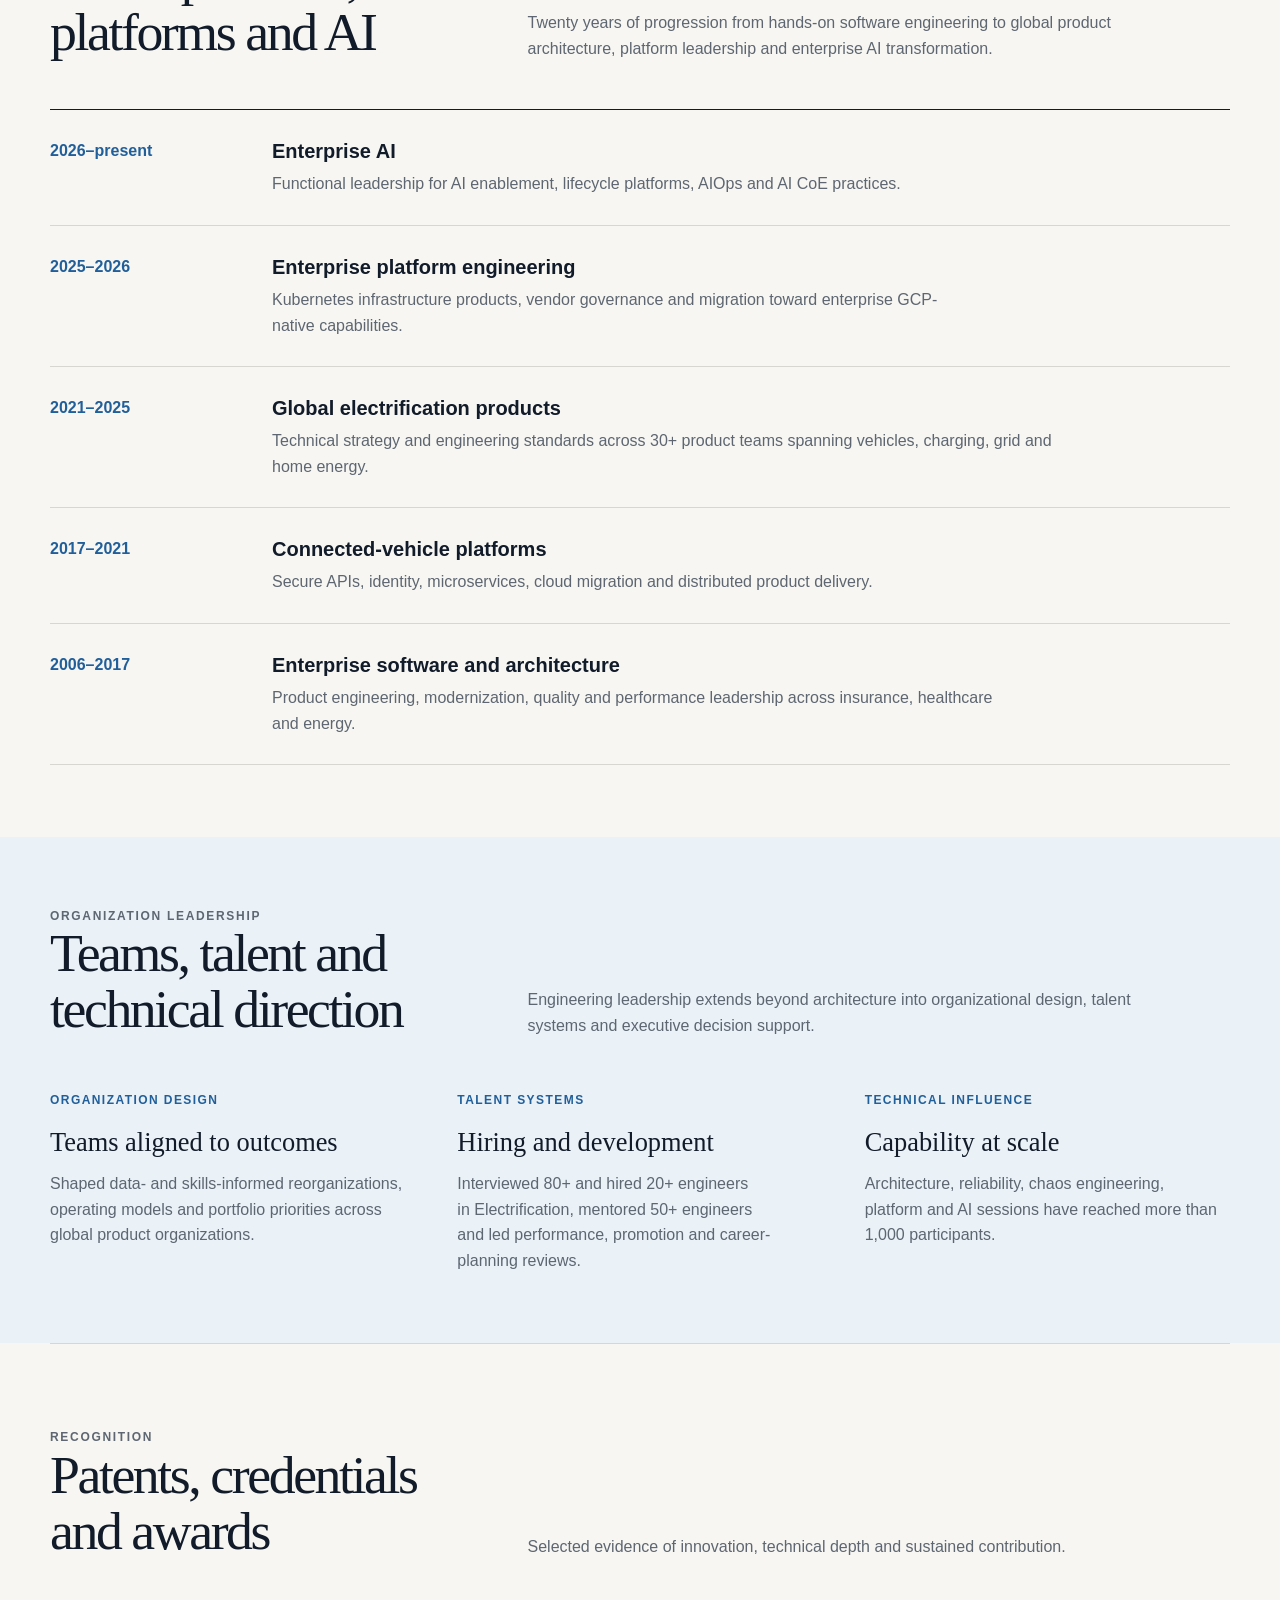
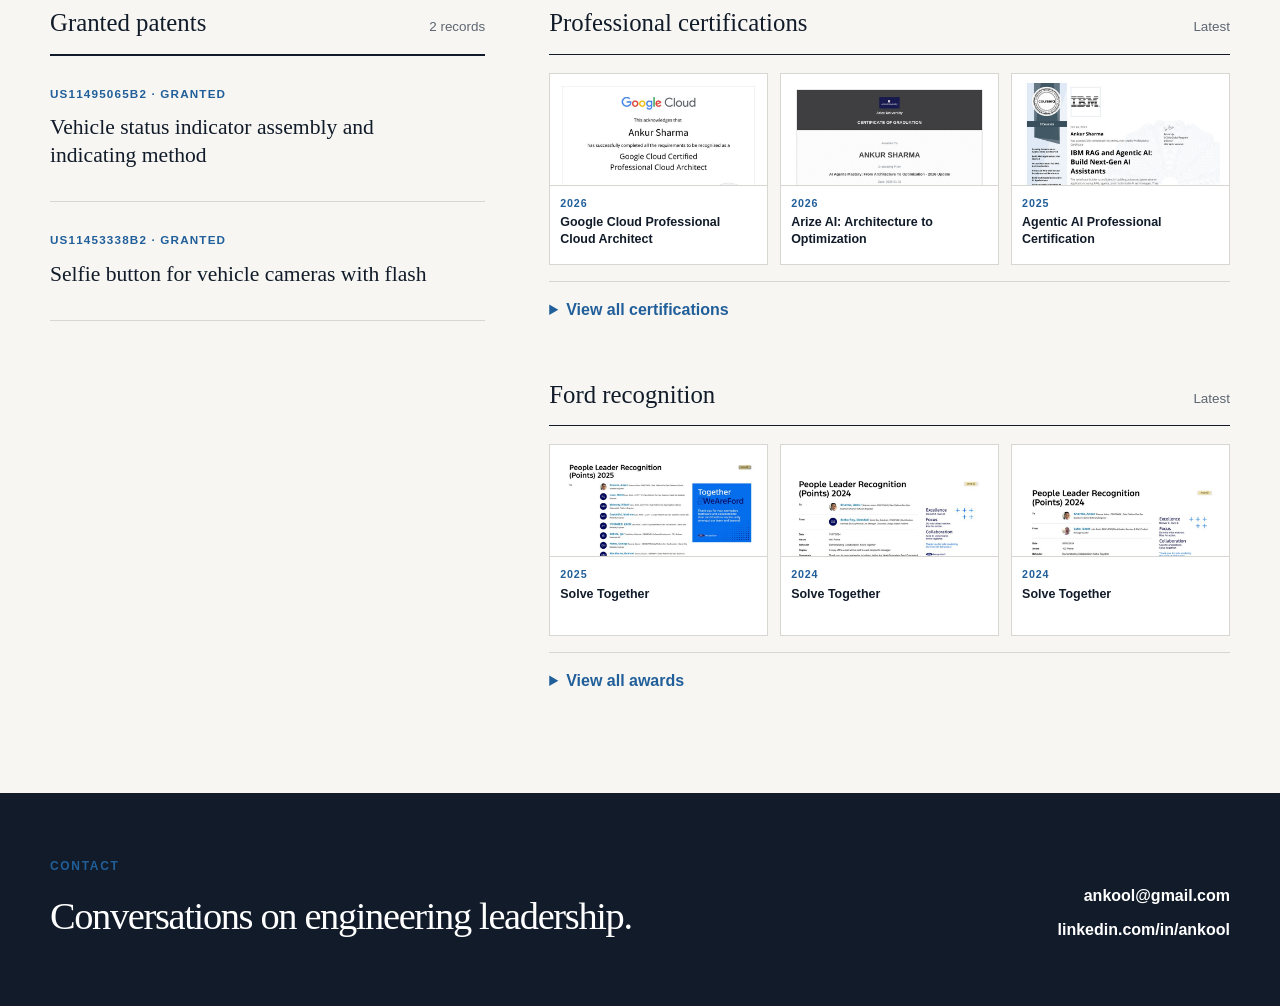
==== commit 04f445d6: "Restore leadership evidence and career narrative" ====
--- a/index.html
+++ b/index.html
@@ -7,7 +7,7 @@
   <meta name="description" content="Head of Engineering leadership across enterprise AI, software platforms and product engineering.">
   <link rel="canonical" href="/">
   <link rel="icon" type="image/svg+xml" href="/favicon.svg">
-  <link rel="stylesheet" href="/styles.css?v=4">
+  <link rel="stylesheet" href="/styles.css?v=5">
 </head>
 <body data-page="home">
   <a class="skip-link" href="#main">Skip to content</a>
@@ -77,6 +77,34 @@
       </div>
     </section>
 
+    <section class="section compact section-rule shell" id="journey" aria-labelledby="journey-title">
+      <header class="section-heading">
+        <div><p class="eyebrow">Leadership journey</p><h2 id="journey-title">Increasing scope across products, platforms and AI</h2></div>
+        <p>Twenty years of progression from hands-on software engineering to global product architecture, platform leadership and enterprise AI transformation.</p>
+      </header>
+      <ol class="timeline">
+        <li><time>2026–present</time><div><h3>Enterprise AI</h3><p>Functional leadership for AI enablement, lifecycle platforms, AIOps and AI CoE practices.</p></div></li>
+        <li><time>2025–2026</time><div><h3>Enterprise platform engineering</h3><p>Kubernetes infrastructure products, vendor governance and migration toward enterprise GCP-native capabilities.</p></div></li>
+        <li><time>2021–2025</time><div><h3>Global electrification products</h3><p>Technical strategy and engineering standards across 30+ product teams spanning vehicles, charging, grid and home energy.</p></div></li>
+        <li><time>2017–2021</time><div><h3>Connected-vehicle platforms</h3><p>Secure APIs, identity, microservices, cloud migration and distributed product delivery.</p></div></li>
+        <li><time>2006–2017</time><div><h3>Enterprise software and architecture</h3><p>Product engineering, modernization, quality and performance leadership across insurance, healthcare and energy.</p></div></li>
+      </ol>
+    </section>
+
+    <section class="impact-panel" id="leadership" aria-labelledby="leadership-title">
+      <div class="shell">
+        <header class="section-heading">
+          <div><p class="eyebrow">Organization leadership</p><h2 id="leadership-title">Teams, talent and technical direction</h2></div>
+          <p>Engineering leadership extends beyond architecture into organizational design, talent systems and executive decision support.</p>
+        </header>
+        <div class="impact-list">
+          <article class="impact-item"><span>Organization design</span><h3>Teams aligned to outcomes</h3><p>Shaped data- and skills-informed reorganizations, operating models and portfolio priorities across global product organizations.</p></article>
+          <article class="impact-item"><span>Talent systems</span><h3>Hiring and development</h3><p>Interviewed 80+ and hired 20+ engineers in Electrification, mentored 50+ engineers and led performance, promotion and career-planning reviews.</p></article>
+          <article class="impact-item"><span>Technical influence</span><h3>Capability at scale</h3><p>Architecture, reliability, chaos engineering, platform and AI sessions have reached more than 1,000 participants.</p></article>
+        </div>
+      </div>
+    </section>
+
     <section class="section shell section-rule" id="recognition" aria-labelledby="recognition-title">
       <header class="section-heading">
         <div><p class="eyebrow">Recognition</p><h2 id="recognition-title">Patents, credentials and awards</h2></div>
@@ -112,6 +140,6 @@
       <div class="footer-links"><a href="mailto:ankool@gmail.com">ankool@gmail.com</a><a href="https://www.linkedin.com/in/ankool/">linkedin.com/in/ankool</a></div>
     </div>
   </footer>
-  <script src="/app.js?v=4"></script>
+  <script src="/app.js?v=5"></script>
 </body>
 </html>
--- a/styles.css
+++ b/styles.css
@@ -141,6 +141,7 @@
 .subnav a:hover, .subnav a:focus-visible { color: var(--blue); }
 
 .outcome-grid { display: grid; grid-template-columns: repeat(3, 1fr); gap: 1px; background: var(--line); border: 1px solid var(--line); }
+.outcome-grid.four-up { grid-template-columns: repeat(4, 1fr); }
 .outcome { min-height: 190px; padding: 28px; background: var(--surface); }
 .outcome strong { display: block; margin-bottom: 28px; color: var(--blue); font-family: var(--serif); font-size: 2.35rem; font-weight: 400; line-height: 1; }
 .outcome h3 { margin-bottom: 8px; }
@@ -150,7 +151,7 @@
 .case-study { display: grid; grid-template-columns: 120px 1fr; gap: 44px; padding: 42px 0; border-bottom: 1px solid var(--line); }
 .case-index { color: var(--blue); font-family: var(--serif); font-size: 2.5rem; line-height: 1; }
 .case-study h3 { margin-bottom: 22px; font-family: var(--serif); font-size: clamp(1.75rem, 3vw, 2.55rem); font-weight: 400; letter-spacing: -.025em; }
-.case-facts { display: grid; grid-template-columns: repeat(2, 1fr); gap: 18px 36px; }
+.case-facts { display: grid; grid-template-columns: repeat(3, 1fr); gap: 18px 28px; }
 .case-facts div { padding-top: 12px; border-top: 1px solid var(--line); }
 .case-facts dt { margin-bottom: 4px; color: var(--blue); font-size: .72rem; font-weight: 750; letter-spacing: .1em; text-transform: uppercase; }
 .case-facts dd { margin: 0; color: var(--muted); }
@@ -168,6 +169,10 @@
 .operating-card p { margin: 0; color: var(--muted); }
 .operating-card .control { margin-top: 16px; padding-left: 14px; border-left: 2px solid var(--line); font-size: .9rem; }
 .section-inset { margin-top: 56px; }
+.framework-steps { display: grid; grid-template-columns: repeat(6, 1fr); gap: 1px; background: var(--line); border: 1px solid var(--line); }
+.framework-steps div { min-height: 132px; padding: 20px; background: var(--surface); }
+.framework-steps strong { display: block; color: var(--blue); font-family: var(--serif); font-size: 2.1rem; font-weight: 400; line-height: 1; }
+.framework-steps span { display: block; margin-top: 30px; font-size: .82rem; font-weight: 750; line-height: 1.35; }
 .maturity-grid { display: grid; grid-template-columns: repeat(2, 1fr); gap: 1px; background: var(--line); border: 1px solid var(--line); }
 .maturity-card { display: grid; grid-template-columns: 64px 1fr; gap: 22px; min-height: 142px; padding: 24px; background: var(--surface); }
 .maturity-card > span { display: grid; width: 52px; height: 52px; place-items: center; color: #fff; background: var(--blue); font-family: var(--serif); font-size: 1.8rem; }
@@ -194,6 +199,8 @@
   .hero-aside div + div { margin-top: 0; }
   .expertise-card { padding: 26px; }
   .recognition-columns { grid-template-columns: 1fr; }
+  .outcome-grid.four-up { grid-template-columns: repeat(2, 1fr); }
+  .framework-steps { grid-template-columns: repeat(3, 1fr); }
 }
 
 @media (max-width: 820px) {
@@ -213,12 +220,14 @@
   .expertise-grid { grid-template-columns: 1fr; }
   .expertise-card { min-height: auto; border-left: 1px solid var(--line); }
   .expertise-card h3 { margin-top: 35px; }
-  .leadership-grid, .impact-list, .outcome-grid, .operating-grid { grid-template-columns: 1fr; }
+  .leadership-grid, .impact-list, .outcome-grid, .outcome-grid.four-up, .operating-grid { grid-template-columns: 1fr; }
   .impact-list { gap: 32px; }
   .section-heading { grid-template-columns: 1fr; gap: 18px; }
   .outcome { min-height: 0; }
   .case-study { grid-template-columns: 70px 1fr; gap: 22px; }
+  .case-facts { grid-template-columns: 1fr; }
   .maturity-grid { grid-template-columns: 1fr; }
+  .framework-steps { grid-template-columns: repeat(2, 1fr); }
   .timeline li { grid-template-columns: 145px 1fr; gap: 24px; }
   .related-grid, .footer-grid { grid-template-columns: 1fr; }
   .footer-links { align-items: flex-start; }
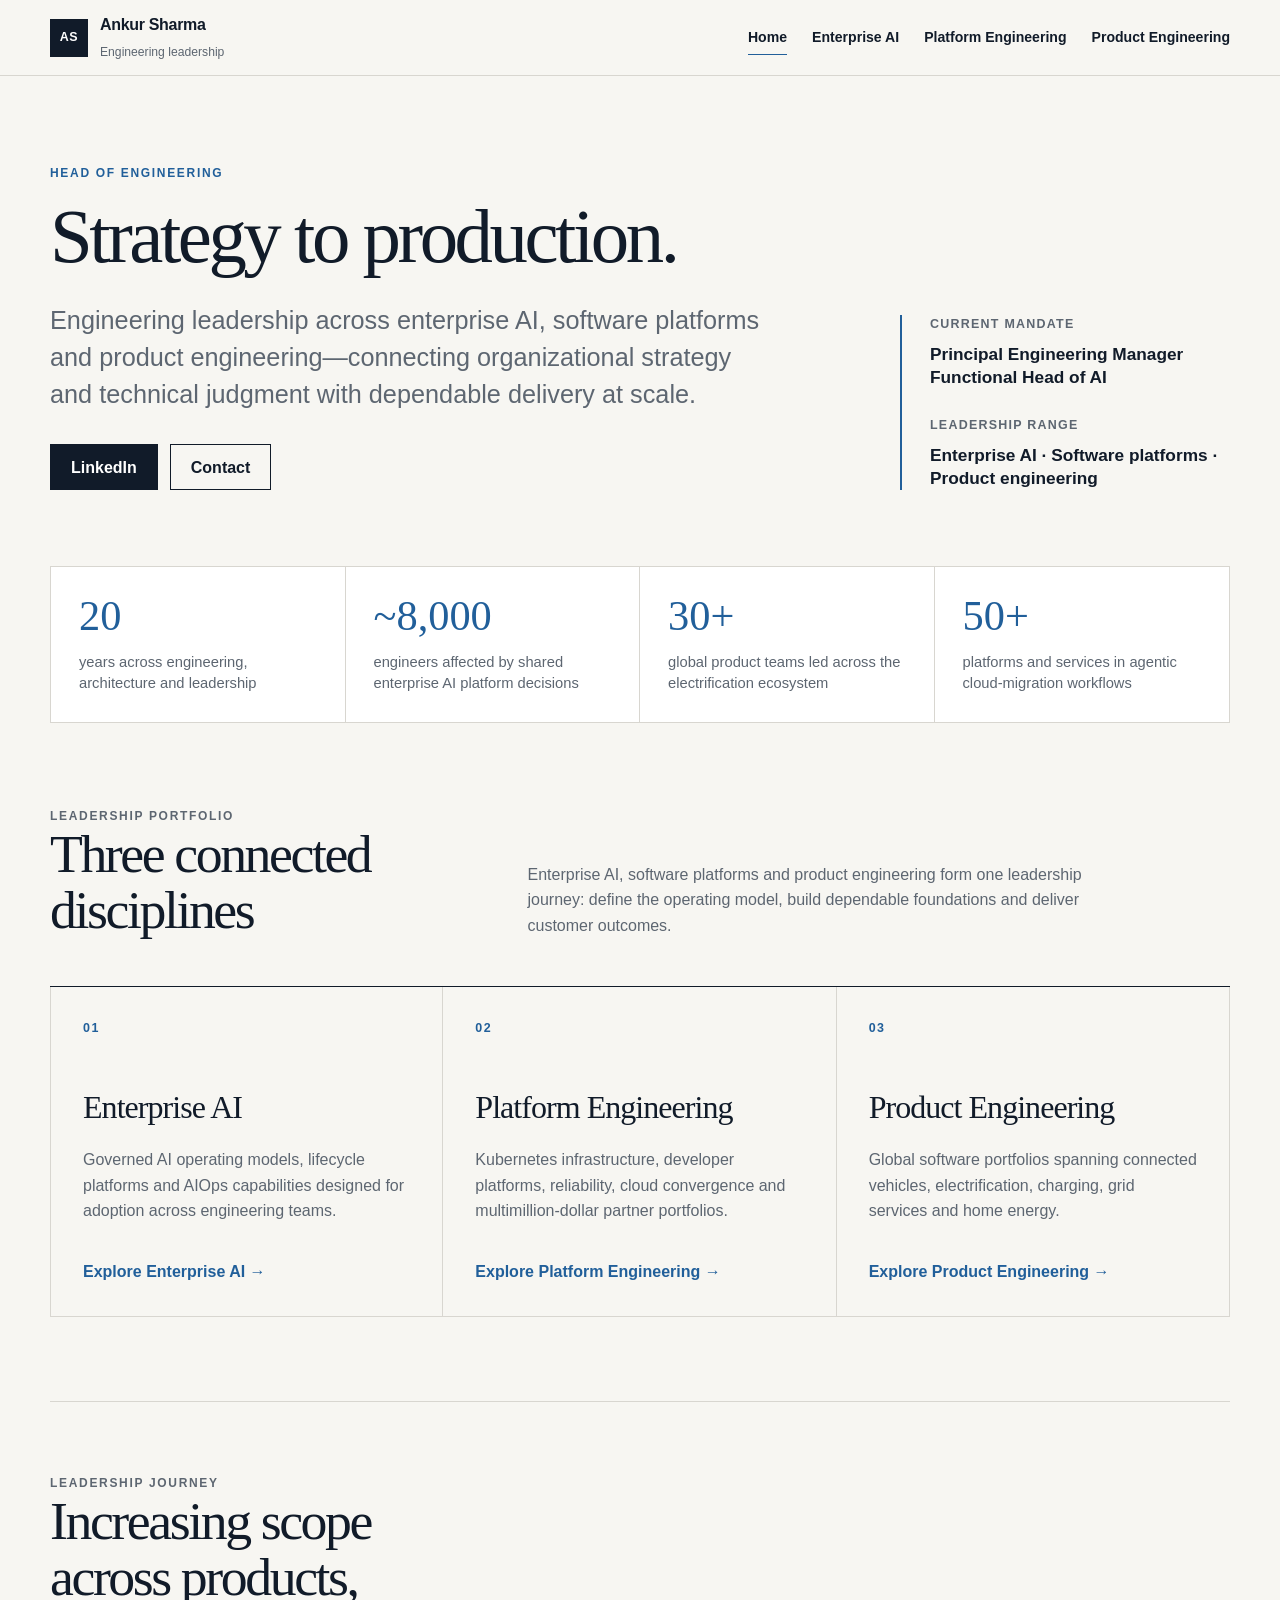
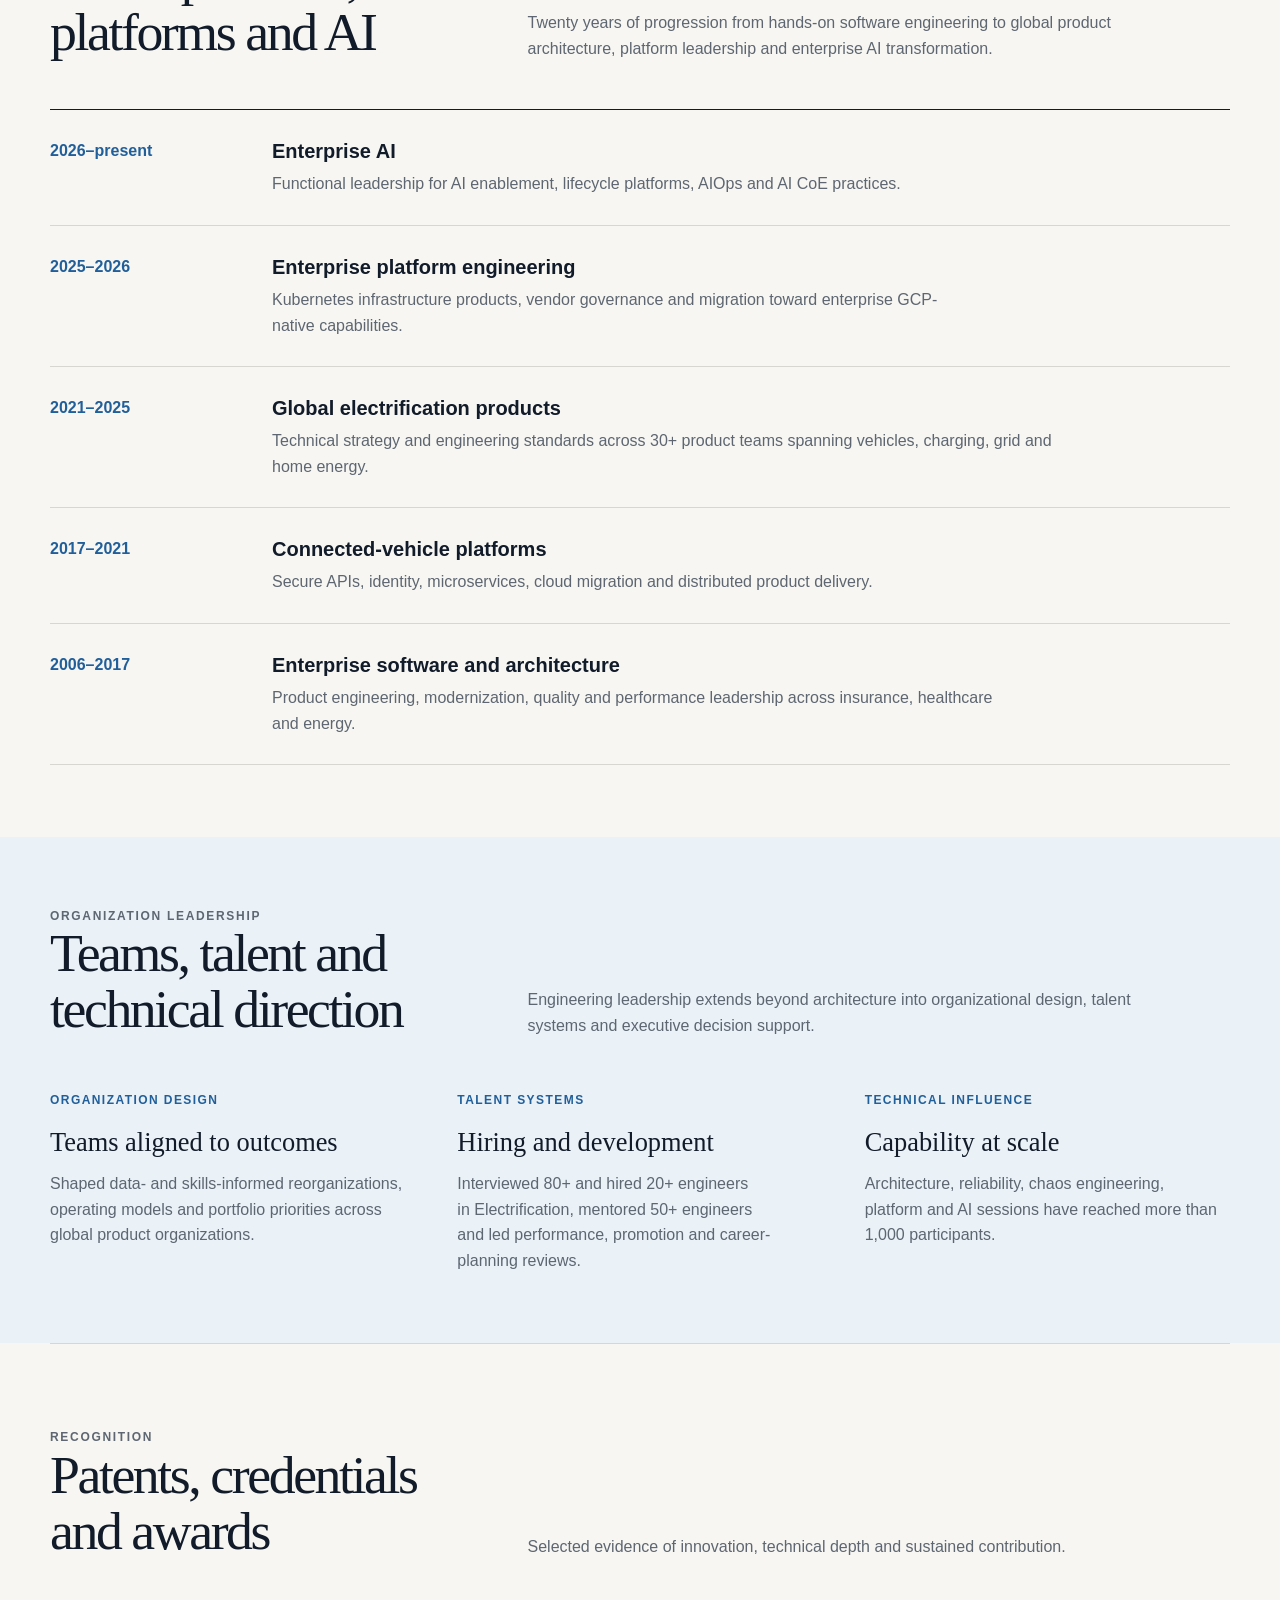
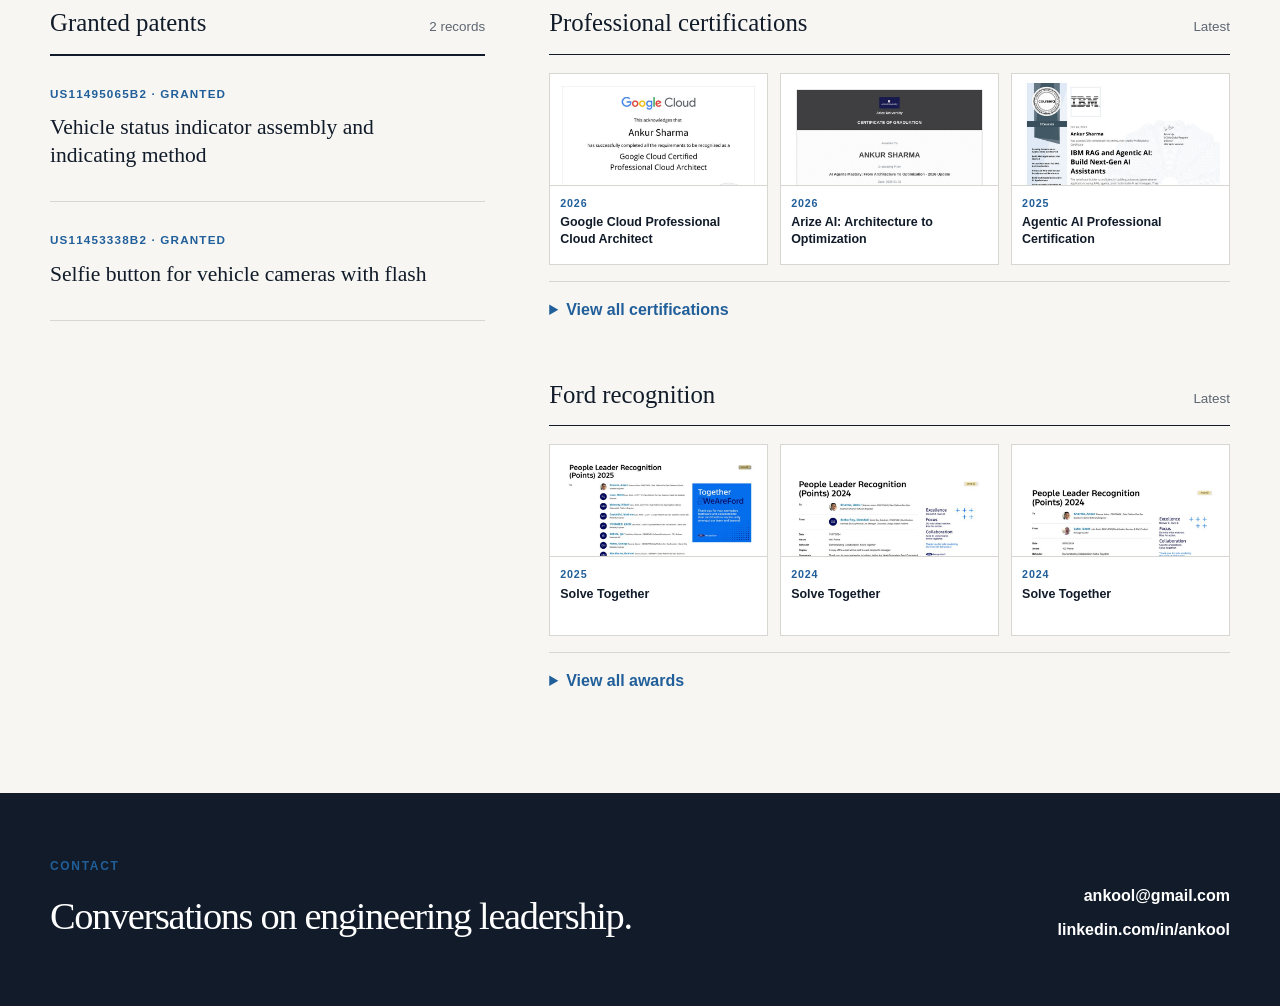
==== commit 4453deeb: "Remove public resume downloads from portfolio" ====
--- a/index.html
+++ b/index.html
@@ -6,8 +6,8 @@
   <title>Ankur Sharma | Head of Engineering</title>
   <meta name="description" content="Head of Engineering leadership across enterprise AI, software platforms and product engineering.">
   <link rel="canonical" href="/">
-  <link rel="icon" type="image/svg+xml" href="/favicon.svg">
-  <link rel="stylesheet" href="/styles.css?v=5">
+  <link rel="icon" type="image/svg+xml" href="/favicon.svg?v=2">
+  <link rel="stylesheet" href="/styles.css?v=6">
 </head>
 <body data-page="home">
   <a class="skip-link" href="#main">Skip to content</a>
@@ -23,7 +23,6 @@
         <a href="/enterprise-ai/">Enterprise AI</a>
         <a href="/platform-engineering/">Platform Engineering</a>
         <a href="/software-engineering/">Product Engineering</a>
-        <a class="resume-link" href="/assets/Ankur_Sharma_Resume.pdf" target="_blank" rel="noreferrer">Résumé</a>
       </nav>
     </div>
   </header>
@@ -36,8 +35,8 @@
           <h1 class="hero-title">Strategy to production.</h1>
           <p class="hero-copy">Engineering leadership across enterprise AI, software platforms and product engineering—connecting organizational strategy and technical judgment with dependable delivery at scale.</p>
           <div class="actions">
-            <a class="button primary" href="/assets/Ankur_Sharma_Resume.pdf" target="_blank" rel="noreferrer">View résumé</a>
-            <a class="button secondary" href="https://www.linkedin.com/in/ankool/">LinkedIn</a>
+            <a class="button primary" href="https://www.linkedin.com/in/ankool/">LinkedIn</a>
+            <a class="button secondary" href="mailto:ankool@gmail.com">Contact</a>
           </div>
         </div>
         <aside class="hero-aside" aria-label="Executive profile">
--- a/styles.css
+++ b/styles.css
@@ -56,8 +56,6 @@
 .primary-nav a { position: relative; padding: 9px 0; text-decoration: none; white-space: nowrap; }
 .primary-nav a::after { position: absolute; right: 0; bottom: 3px; left: 0; height: 1px; background: var(--blue); content: ""; transform: scaleX(0); transform-origin: right; transition: transform .2s ease; }
 .primary-nav a:hover::after, .primary-nav a:focus-visible::after, .primary-nav a[aria-current="page"]::after { transform: scaleX(1); transform-origin: left; }
-.primary-nav .resume-link { padding: 9px 13px; border: 1px solid var(--ink); }
-.primary-nav .resume-link::after { display: none; }
 .menu-button { display: none; width: 42px; height: 42px; padding: 0; border: 1px solid var(--line); background: transparent; cursor: pointer; }
 .menu-button span { display: block; width: 19px; height: 1.5px; margin: 5px auto; background: var(--ink); }
 
@@ -212,7 +210,6 @@
   .primary-nav a { padding: 16px 4px; border-bottom: 1px solid var(--line); font-family: var(--serif); font-size: 1.45rem; font-weight: 400; }
   .primary-nav a::after { display: none; }
   .primary-nav a[aria-current="page"] { color: var(--blue); }
-  .primary-nav .resume-link { margin-top: 16px; padding: 13px; font-family: var(--sans); font-size: .95rem; text-align: center; }
   .home-hero, .page-hero { padding-block: 60px 52px; }
   .metric-strip { grid-template-columns: repeat(2, 1fr); }
   .metric:nth-child(2) { border-right: 0; }
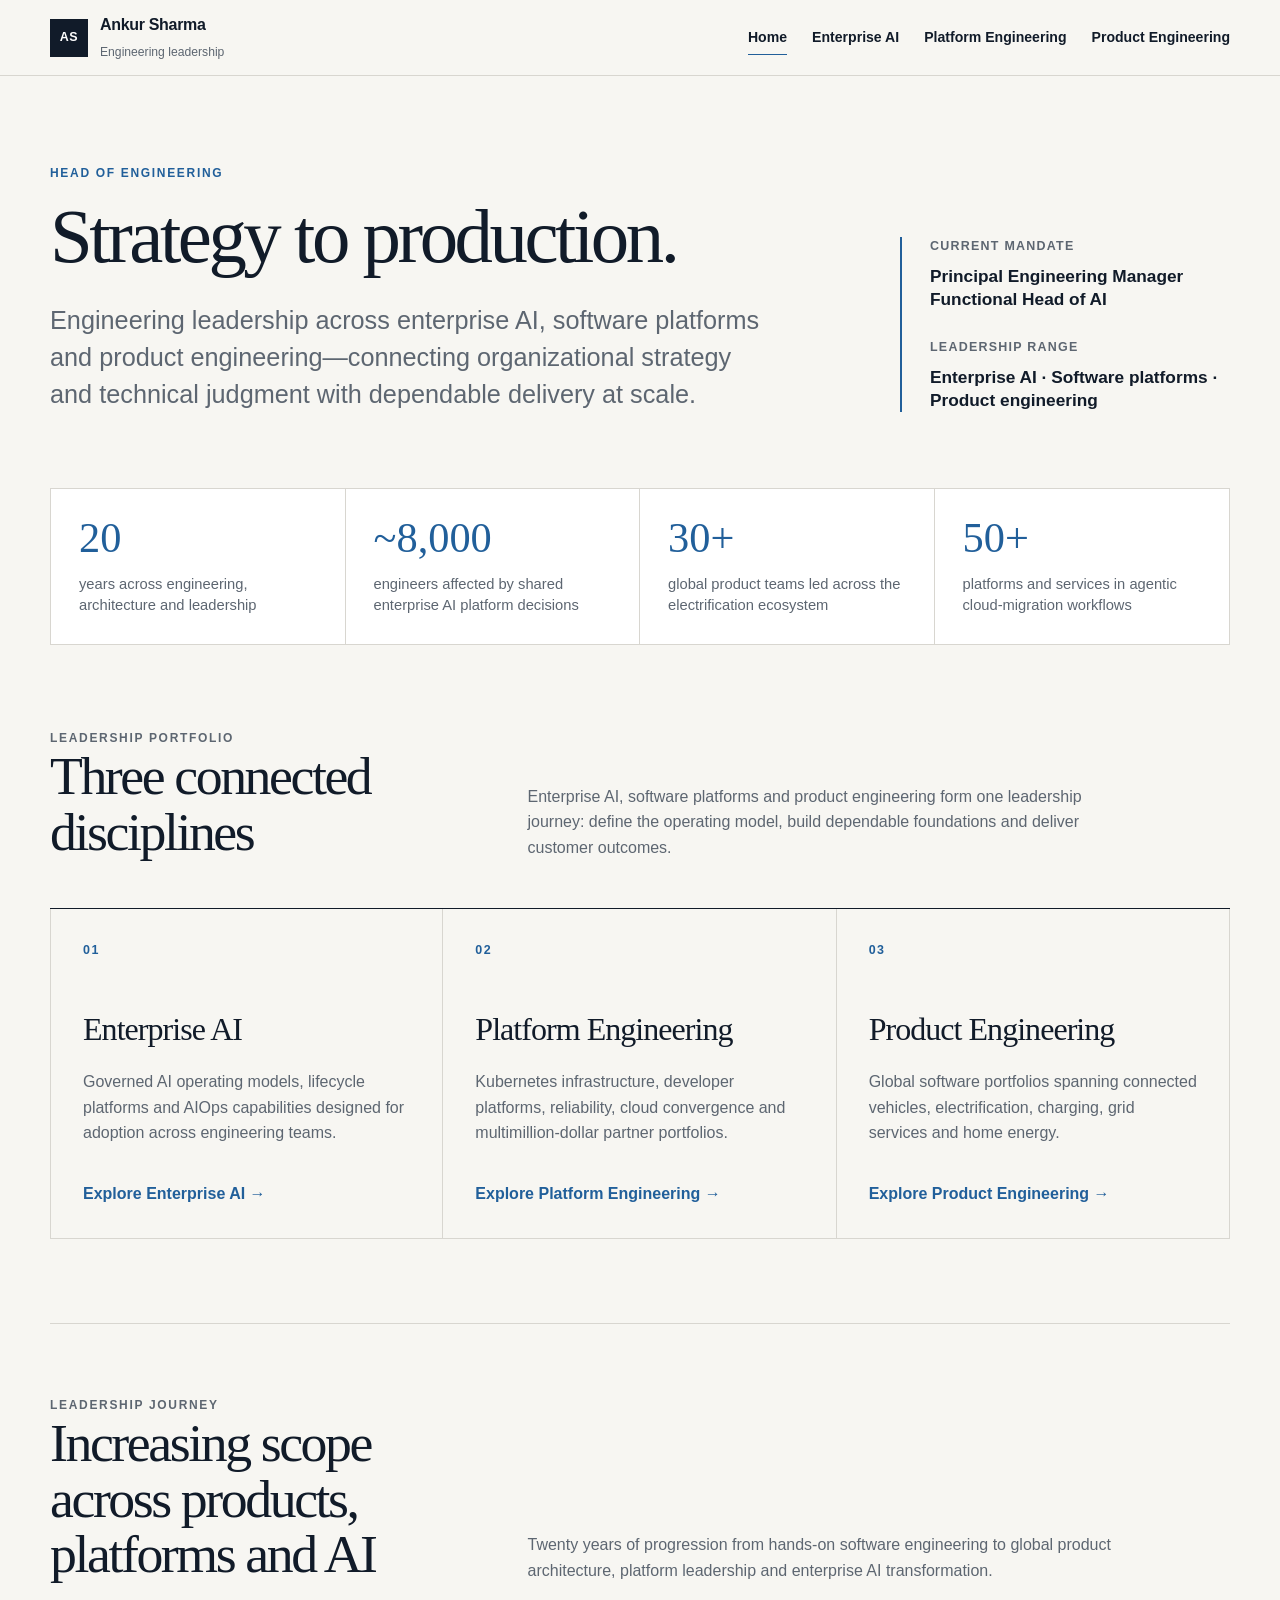
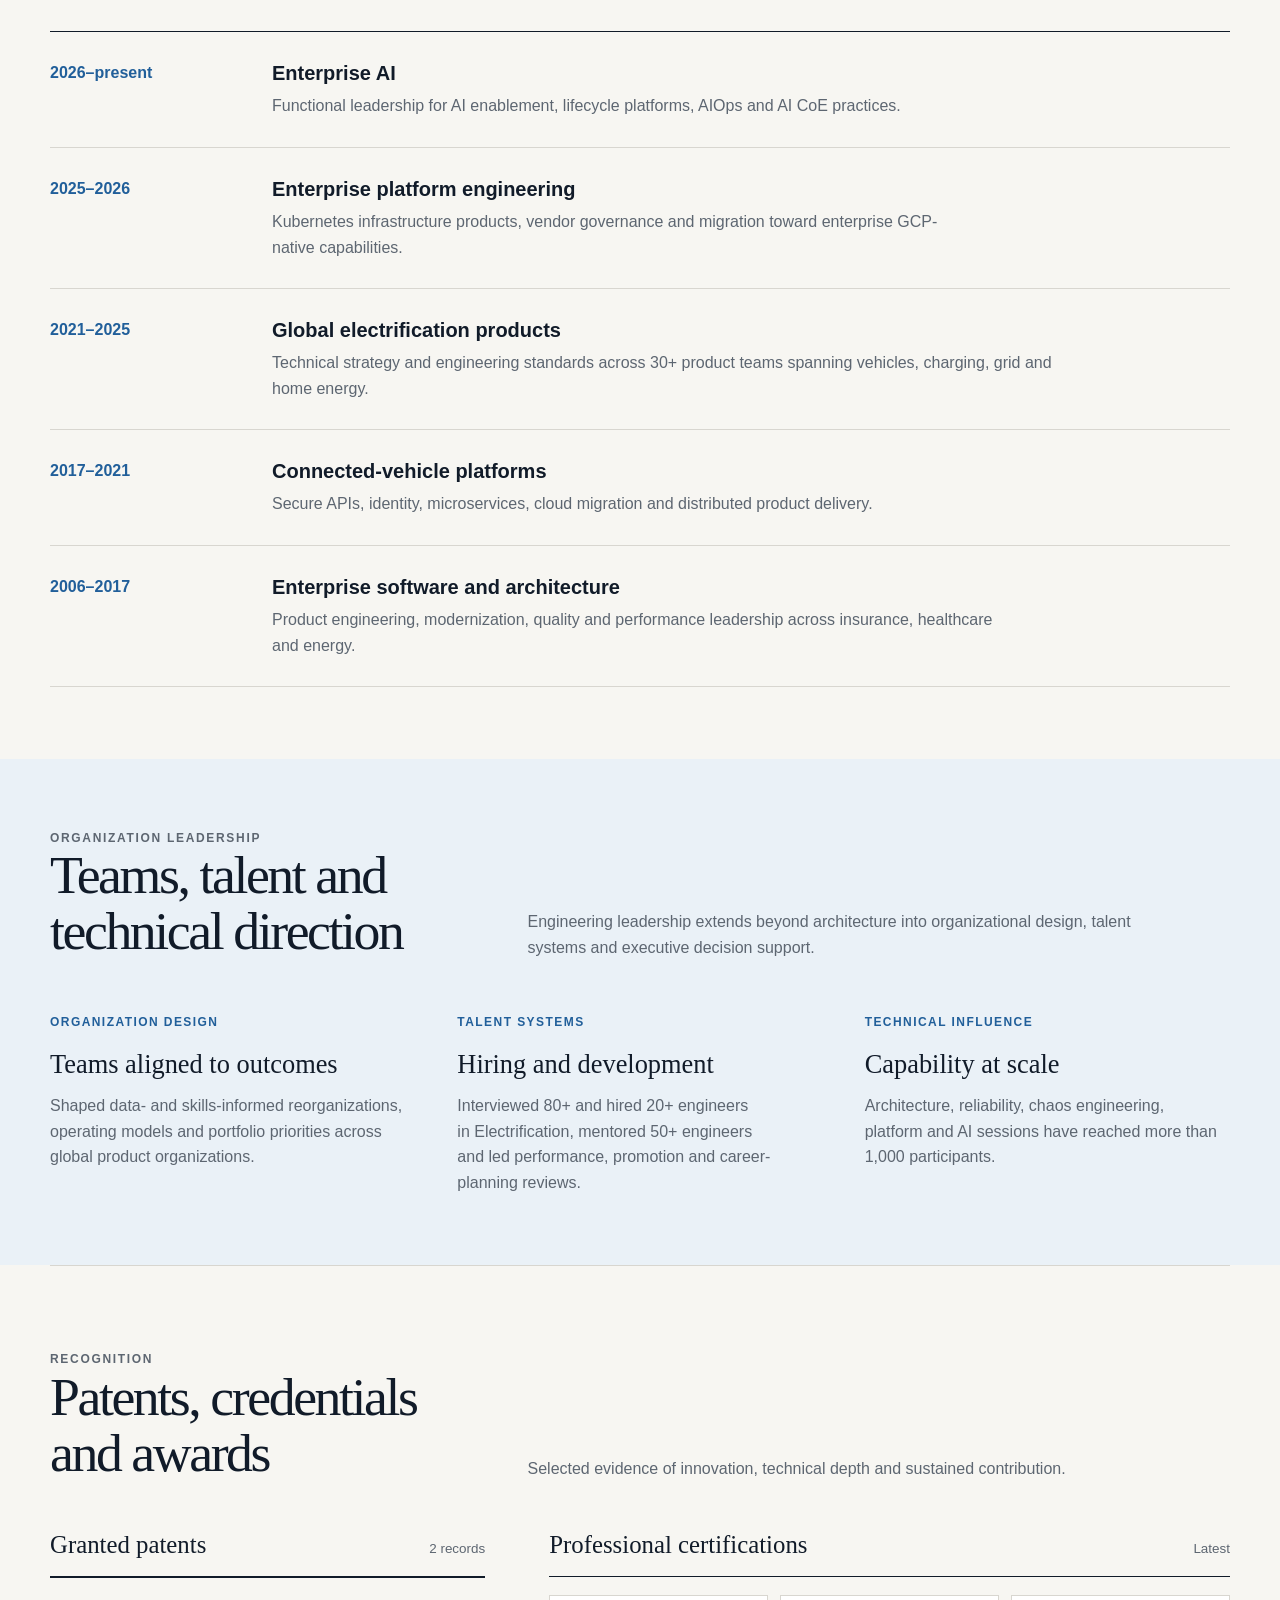
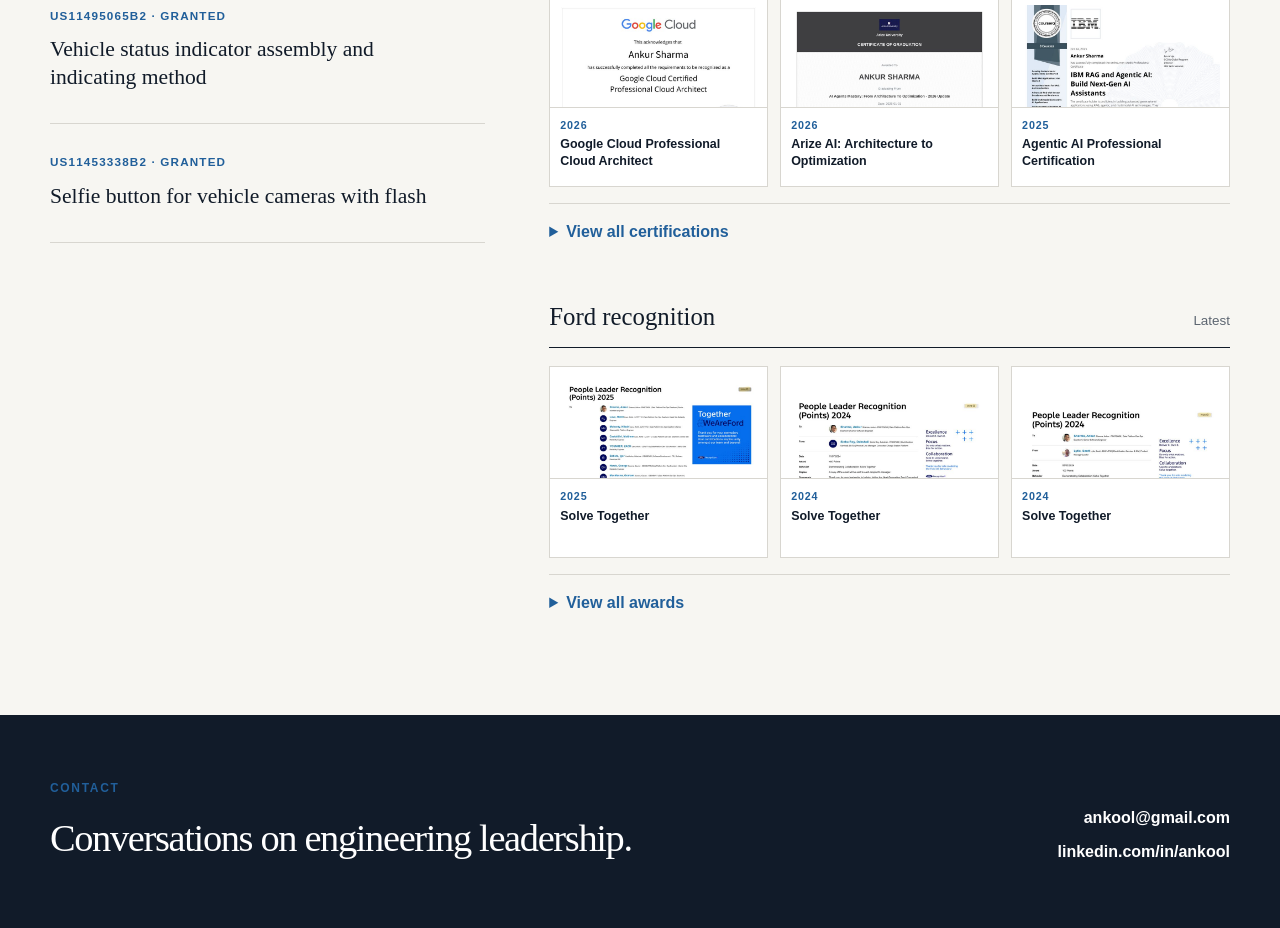
==== commit 44c6c734: "Keep contact links in footer only" ====
--- a/index.html
+++ b/index.html
@@ -7,7 +7,7 @@
   <meta name="description" content="Head of Engineering leadership across enterprise AI, software platforms and product engineering.">
   <link rel="canonical" href="/">
   <link rel="icon" type="image/svg+xml" href="/favicon.svg?v=2">
-  <link rel="stylesheet" href="/styles.css?v=6">
+  <link rel="stylesheet" href="/styles.css?v=7">
 </head>
 <body data-page="home">
   <a class="skip-link" href="#main">Skip to content</a>
@@ -34,10 +34,6 @@
           <p class="eyebrow">Head of Engineering</p>
           <h1 class="hero-title">Strategy to production.</h1>
           <p class="hero-copy">Engineering leadership across enterprise AI, software platforms and product engineering—connecting organizational strategy and technical judgment with dependable delivery at scale.</p>
-          <div class="actions">
-            <a class="button primary" href="https://www.linkedin.com/in/ankool/">LinkedIn</a>
-            <a class="button secondary" href="mailto:ankool@gmail.com">Contact</a>
-          </div>
         </div>
         <aside class="hero-aside" aria-label="Executive profile">
           <div><p>Current mandate</p><strong>Principal Engineering Manager<br>Functional Head of AI</strong></div>
--- a/styles.css
+++ b/styles.css
@@ -37,11 +37,6 @@
 .section-heading { display: grid; grid-template-columns: .75fr 1.25fr; gap: 56px; align-items: end; margin-bottom: 48px; }
 .section-heading p { max-width: 620px; margin: 0; color: var(--muted); }
 .text-link { color: var(--blue); font-weight: 700; text-decoration-thickness: 1px; text-underline-offset: 4px; }
-.button { display: inline-flex; min-height: 46px; align-items: center; justify-content: center; padding: 0 20px; border: 1px solid var(--ink); font-weight: 700; text-decoration: none; }
-.button.primary { color: #fff; background: var(--ink); }
-.button.primary:hover, .button.primary:focus-visible { background: var(--blue); border-color: var(--blue); }
-.button.secondary:hover, .button.secondary:focus-visible { color: var(--blue); border-color: var(--blue); }
-.actions { display: flex; flex-wrap: wrap; gap: 12px; margin-top: 32px; }
 .hero-paths { display: flex; flex-wrap: wrap; gap: 18px; margin-top: 28px; color: var(--muted); font-size: .86rem; font-weight: 700; }
 .hero-paths a { text-decoration-color: var(--line); text-underline-offset: 5px; }
 .hero-paths a:hover, .hero-paths a:focus-visible { color: var(--blue); text-decoration-color: var(--blue); }
@@ -240,9 +235,7 @@
   .home-hero { padding-top: 46px; }
   .hero-copy { font-size: 1.15rem; }
   .hero-aside { grid-template-columns: 1fr; }
-  .actions { flex-direction: column; }
   .hero-paths { gap: 10px 16px; }
-  .button { width: 100%; }
   .section { padding-block: 70px; }
   .section.compact { padding-block: 56px; }
   .metric-strip { grid-template-columns: 1fr; }
